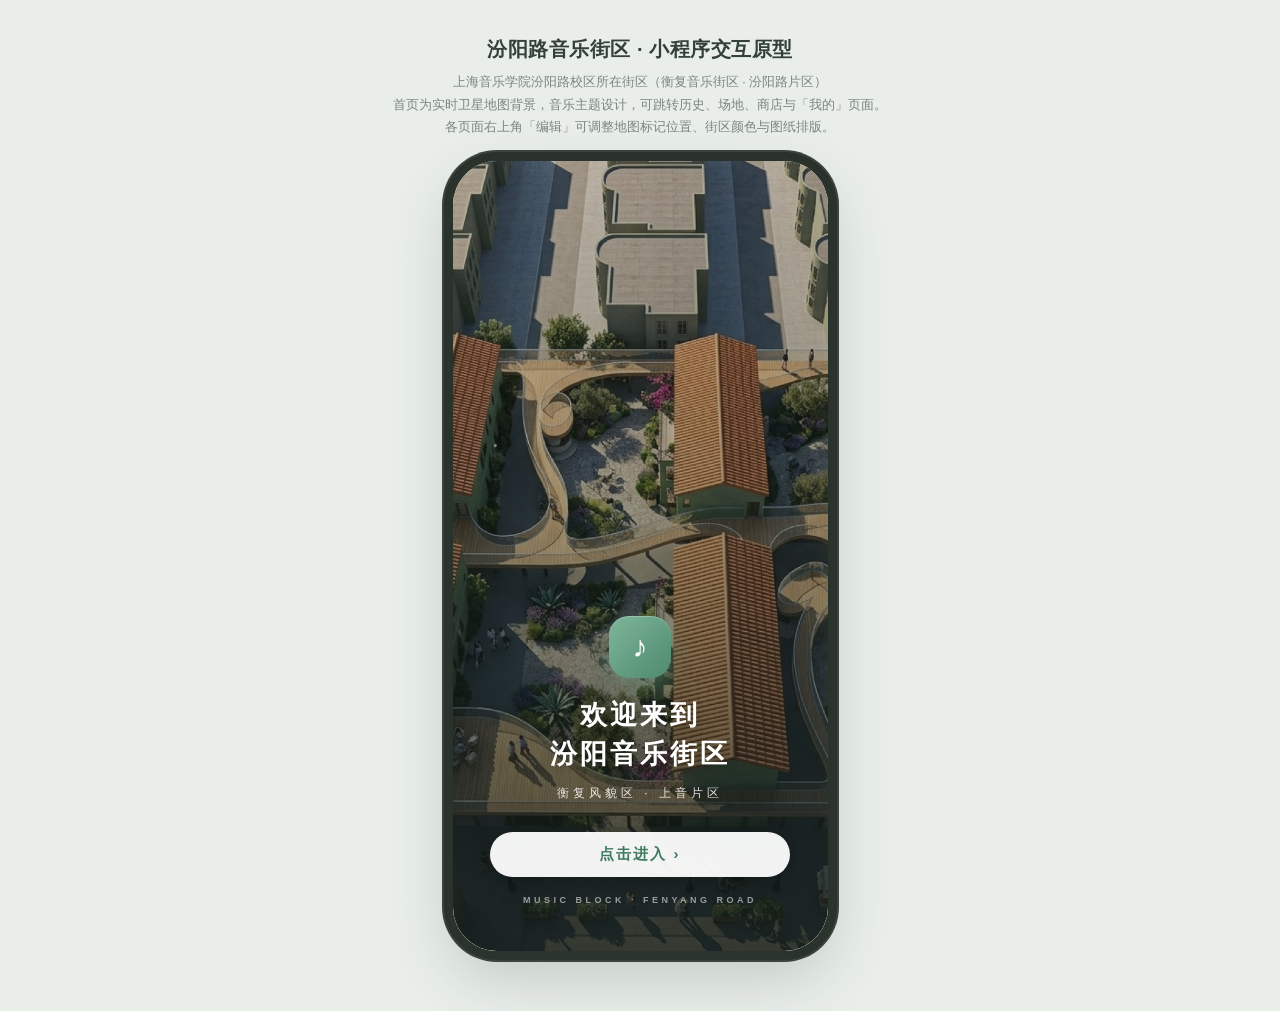
==== index.html @ a07176c0 "feat: 汾阳路音乐街区小程序 + H5 原型（地图/演出/购票/商店/会员码）" ====
<!DOCTYPE html>
<html lang="zh-CN">
<head>
<meta charset="utf-8">
<meta name="viewport" content="width=device-width, initial-scale=1">
<title>汾阳路音乐街区 · 小程序交互原型</title>
<link rel="stylesheet" href="style.css">
</head>
<body>

<div class="stage">
  <header class="page-head">
    <h1>汾阳路音乐街区 · 小程序交互原型</h1>
    <p>上海音乐学院汾阳路校区所在街区（衡复音乐街区 · 汾阳路片区）<br>
    首页为实时卫星地图背景，音乐主题设计，可跳转历史、场地、商店与「我的」页面。<br>
    各页面右上角「编辑」可调整地图标记位置、街区颜色与图纸排版。</p>
  </header>

  <div class="phone">
    <!-- 状态栏 -->
    <div class="statusbar">
      <span class="sb-time">9:41</span>
      <span class="sb-icons">
        <i class="sig"><b></b><b></b><b></b><b></b></i>
        <i class="wifi"></i>
        <i class="bat"><b></b></i>
      </span>
    </div>

    <!-- 进入过渡页 -->
    <div id="splash" class="splash">
      <div class="sp-bg" style="background-image:url('images/overview-render.jpg')"></div>
      <div class="sp-veil"></div>
      <div class="sp-content">
        <div class="sp-logo">♪</div>
        <div class="sp-title">欢迎来到<br>汾阳音乐街区</div>
        <div class="sp-sub">衡复风貌区 · 上音片区</div>
        <button class="sp-enter" id="btn-enter">点击进入 <i>›</i></button>
        <div class="sp-foot">MUSIC BLOCK · FENYANG ROAD</div>
      </div>
    </div>

    <!-- ==================== 首页：Manner 风格完整页面 ==================== -->
    <div class="screen" id="screen-main">
      <div class="home-head">
        <div class="hh-brand">
          <span class="brand-logo">♪</span>
          <div>
            <div class="brand-title">汾阳路音乐街区</div>
            <div class="brand-sub">衡复风貌区 · 上音片区</div>
          </div>
        </div>
        <span class="hh-loc">◉ 上海 · 衡复</span>
      </div>

      <div class="hh-search" id="hh-search"><i>⌕</i><span>搜索演出 / 场地 / 商店</span></div>

      <div class="map-card home-map">
        <div class="map-top">
          <h2>街区地图</h2>
          <div class="layer-switch" id="layer-switch">
            <button data-layer="base" class="on">基础</button>
            <button data-layer="heat">热力</button>
            <button data-layer="show">演出</button>
          </div>
        </div>
        <div class="map-holder">
          <svg id="map" viewBox="0 0 760 880" preserveAspectRatio="xMidYMid meet"></svg>
          <div class="map-edit-btns">
            <button class="mbtn btn-edit" title="编辑标记 / 街区">✏️</button>
            <a class="mbtn calib-link" href="calibrate.html" target="_blank" title="校准地图大小 / 位置 / 风格">⚙</a>
          </div>
          <div class="map-zoom">
            <button id="zoom-in" title="放大">＋</button>
            <button id="zoom-out" title="缩小">－</button>
            <button id="zoom-reset" title="还原视图">⌂</button>
          </div>
        </div>
        <div class="legend">
          <span><i class="lg" style="background:#D9E9D6"></i>主街区</span>
          <span><i class="lg" style="background:#F6F6F3"></i>周边街区</span>
          <span><i class="lg-dia" style="background:#7FB69A"></i>景点</span>
          <span><i class="lg-ven" style="background:#fff"></i>活动场地</span>
          <span><i class="lg-dot"></i>商店</span>
          <span><i class="lg-node">♪</i>表演空间</span>
        </div>
        <div class="layer-hint" id="layer-hint">基础图层 · 点击场地 / 商店查看详情</div>
      </div>

      <div class="home-banner" id="home-banner"></div>
      <div class="home-dots" id="home-dots"></div>

      <div class="home-entries">
        <button class="he" data-go="project"><i>▤</i><span>历史</span></button>
        <button class="he" data-go="venues"><i>♪</i><span>场地</span></button>
        <button class="he" data-go="shops"><i>◍</i><span>商店</span></button>
        <button class="he" data-go="profile"><i>◉</i><span>我的</span></button>
      </div>

      <div class="home-sec">
        <div class="sec-head"><b>今日演出</b><span>最近三场 · 实时倒计时</span></div>
        <div id="home-shows"></div>
      </div>

      <div class="home-sec">
        <div class="sec-head"><b>人气商店</b><span>按评分推荐</span></div>
        <div class="home-shops" id="home-shops"></div>
      </div>

      <div class="home-tip">♪ 汾阳路 · 音乐正在发生</div>
    </div>

    <!-- ==================== 二级页面：场地历史介绍 ==================== -->
    <div class="screen" id="screen-project" hidden>
      <div class="page-sub">
        <div class="sub-title">场地历史介绍</div>
        <span class="sub-spacer"></span>
      </div>
      <div class="sub-body">
        <div class="hist-img-wrap">
          <img class="hist-img" src="images/overview-render.jpg" alt="鸟瞰效果图" loading="lazy">
          <div class="hist-img-cap">鸟瞰效果图 · 音乐街区更新方案</div>
        </div>
        <div class="hist-sec">
          <div class="hist-title">百年衡复</div>
          <p class="hist-body">该地块隶属衡山路—复兴路历史文化风貌区，源自法租界时期的“西区”。1920—1930 年代，花园住宅、高级公寓与梧桐林荫道在此大量兴建，至今仍是上海历史风貌保存最完整的街区之一。</p>
        </div>
        <div class="hist-sec">
          <div class="hist-title">音乐学府</div>
          <p class="hist-body">上海音乐学院源自 1927 年创办的国立音乐院，是中国第一所独立建制的高等音乐学府。汾阳路校区坐落于地块东侧、紧邻汾阳路，校园内绿树掩映、琴声不绝。</p>
        </div>
        <div class="hist-sec">
          <div class="hist-title">花园里弄</div>
          <p class="hist-body">上方花园与相邻的新康花园均为 1930 年代建成的花园住宅小区，红瓦坡顶、庭院错落。如今新康花园的别墅陆续改造为工作坊、餐厅与咖啡馆，成为街区日常的一部分。</p>
        </div>
        <div class="hist-sec">
          <div class="hist-title">音乐街区</div>
          <p class="hist-body">近年上交音乐厅、上音歌剧院相继落成，黑石公寓更新为书店与音乐空间，汾阳路乐器街与上方花园音乐广场共同生长——“音乐”成为这条街区的日常底色。</p>
        </div>
        <div class="footer-note">上方花园 · 音乐广场与各场地可在首页地图查看</div>
      </div>
    </div>

    <!-- ==================== 二级页面：表演场地 ==================== -->
    <div class="screen" id="screen-venues" hidden>
      <div class="page-sub">
        <div class="sub-title">表演场地</div>
        <span class="sub-spacer"></span>
      </div>
      <div class="sub-body">
        <div class="sec-head"><b>活动场地</b><span>点击查看演出时间表与现场状态</span></div>
        <div id="venue-cards"></div>
        <div class="footer-note">人群密度与通行时间实时模拟 · 场地与演出均可评分（0–5.0）</div>
      </div>
    </div>

    <!-- ==================== 二级页面：商店 ==================== -->
    <div class="screen" id="screen-shops" hidden>
      <div class="page-sub">
        <div class="sub-title">商店</div>
        <span class="sub-spacer"></span>
      </div>
      <div class="sub-body">
        <div class="sec-head"><b>街区商店</b><span>点击查看定位、价格与实时数据</span></div>
        <div id="shop-list"></div>
        <div class="footer-note">商店实时人数 / 订单 / 等待时间模拟 · 支持评分与评价</div>
      </div>
    </div>

    <!-- ==================== 我的（个人信息 · 会员码 · 订单） ==================== -->
    <div class="screen" id="screen-profile" hidden>
      <div class="page-sub">
        <div class="sub-title">我的</div>
        <span class="sub-spacer"></span>
      </div>
      <div class="sub-body">
        <div class="prof-card" id="prof-card">
          <div class="prof-avatar" id="prof-avatar">♪</div>
          <div class="prof-info">
            <div class="prof-name" id="prof-name">徐杨义萌 <span class="prof-badge">Lv.3 · 汾阳乐迷</span></div>
            <div class="prof-sub" id="prof-sub">同济大学 · 数字人文 · 2024 年加入</div>
            <div class="prof-bio" id="prof-bio"></div>
          </div>
          <button class="prof-edit" id="btn-prof-edit" title="编辑资料">✎</button>
        </div>

        <div class="stat-row">
          <div class="stat-tile"><div class="v" id="stat-tickets">0</div><div class="k">累计购票</div></div>
          <div class="stat-tile"><div class="v" id="stat-orders">0</div><div class="k">商店订单</div></div>
          <div class="stat-tile"><div class="v" id="stat-waiting">0</div><div class="k">待使用</div></div>
          <div class="stat-tile"><div class="v" id="stat-ratings">0</div><div class="k">我的评价</div></div>
        </div>

        <div class="member-card">
          <div class="mc-top">
            <span class="mc-title">♪ 汾阳路音乐街区 · 会员码</span>
            <span class="mc-level">Lv.3</span>
          </div>
          <div class="mc-main">
            <div id="member-qr" class="mc-qr"></div>
            <div class="mc-side">
              <div class="mc-code" id="member-code">FY 2026 0000</div>
              <div class="mc-perks">
                <div>演出票 9.5 折</div>
                <div>商店预约优先取货</div>
                <div>每月 1 张音乐市集券</div>
              </div>
            </div>
          </div>
        </div>

        <div class="sec-head"><b>演出票</b><span id="ticket-orders-count">0 笔</span></div>
        <div id="ticket-orders" class="order-list"></div>
        <div class="sec-head"><b>商店订单</b><span id="shop-orders-count">0 笔</span></div>
        <div id="shop-orders" class="order-list"></div>
        <div class="footer-note">点击订单卡片查看兑换二维码 · 数据保存在本机 · 演示</div>
      </div>
    </div>

    <!-- ==================== 二级界面：活动场地状态 ==================== -->
    <div class="overlay" id="screen-venue" hidden>
      <div class="sub-header">
        <button class="back" data-close="screen-venue">‹</button>
        <div class="sub-title" id="venue-title">活动场地</div>
        <span class="sub-spacer"></span>
      </div>
      <div class="sub-body">
        <div class="venue-hero">
          <span class="hero-glyph" id="venue-glyph">剧</span>
          <div class="hero-info">
            <div class="hero-name" id="venue-name"></div>
            <div class="hero-addr" id="venue-addr"></div>
            <div class="hero-rate" id="venue-rate"></div>
          </div>
        </div>
        <p class="venue-intro" id="venue-intro"></p>

        <div class="sub-sec">
          <div class="sec-head"><b>表演时间表</b><span>最近一场已加粗 · 实时倒计时</span></div>
          <div id="perf-list" class="perf-list"></div>
        </div>

        <div class="sub-sec">
          <div class="sec-head"><b>现场状态</b><span>数据实时模拟</span></div>
          <div class="status-card" id="status-card"></div>
        </div>

        <div class="sub-sec">
          <div class="sec-head"><b>附近商店</b><span>点击查看详情与实时数据</span></div>
          <div id="nearby-shops" class="shop-list"></div>
        </div>

        <div class="footer-note" style="margin-top:14px">场地与每场演出均可评分（0–5.0），平均分实时更新</div>
      </div>
    </div>

    <!-- ==================== 二级界面：购票付款 ==================== -->
    <div class="overlay" id="screen-ticket" hidden>
      <div class="sub-header">
        <button class="back" data-close="screen-ticket">‹</button>
        <div class="sub-title" id="ticket-title">购票</div>
        <span class="sub-spacer"></span>
      </div>
      <div class="sub-body">
        <div id="ticket-form">
          <div id="ticket-poster" class="ticket-poster"></div>

          <div class="tk-meta" id="ticket-meta"></div>

          <div class="sub-sec">
            <div class="sec-head"><b>选择票档</b><span>每档最多 9 张</span></div>
            <div id="ticket-tiers"></div>
          </div>

          <div class="sub-sec">
            <div class="sec-head"><b>支付方式</b></div>
            <div id="pay-methods" class="pay-methods"></div>
          </div>

          <div class="tk-total-row">
            <span class="tk-total-label">合计</span>
            <span class="tk-total" id="ticket-total">¥ 0</span>
          </div>
          <button class="pay-btn" id="btn-pay">确认支付</button>
        </div>

        <div id="pay-success" class="pay-success" hidden>
          <div class="ps-check">✓</div>
          <div class="ps-title">支付成功</div>
          <div class="ps-sub">已出票 · 请妥善保管取票码</div>
          <div class="ps-code" id="ps-code">FY 0000 0000</div>
          <div class="ps-barcode" id="ps-barcode"></div>
          <div class="ps-note">演出前 30 分钟凭取票码在入口处换取纸质票入场</div>
          <button class="pay-btn ghost" id="btn-tk-orders">查看订单</button>
          <button class="pay-btn ghost" id="btn-done">完成</button>
        </div>
      </div>
    </div>

    <!-- ==================== 商店弹窗 ==================== -->
    <div class="modal" id="shop-modal" hidden>
      <div class="sheet">
        <div class="sheet-grab"></div>
        <button class="sheet-close" data-close="shop-modal">✕</button>

        <div class="mini-map-wrap">
          <svg id="shop-minimap" viewBox="0 0 760 880" preserveAspectRatio="xMidYMid meet"></svg>
          <div class="mini-route" id="mini-route" hidden>
            <span class="mr-start" id="mr-start">常熟路地铁站</span>
            <span class="mr-arrow">→</span>
            <span class="mr-end" id="mr-end"></span>
            <span class="mr-meta" id="mr-meta"></span>
            <button id="btn-route-go">开始导航</button>
          </div>
          <span class="mini-tag">▲ 店内定位</span>
          <button class="mini-nav" id="btn-mini-nav" title="路线导航">导航</button>
          <div class="mini-zoom">
            <button id="mini-zoom-in" title="放大">＋</button>
            <button id="mini-zoom-out" title="缩小">－</button>
          </div>
        </div>

        <div class="sheet-body">
          <div class="shop-head">
            <span class="hero-glyph small" id="shop-glyph">书</span>
            <div>
              <div class="hero-name" id="shop-name"></div>
              <div class="hero-addr" id="shop-addr"></div>
            </div>
          </div>
          <p class="venue-intro" id="shop-intro"></p>

          <div class="live-grid" id="live-grid"></div>

          <div class="sub-sec">
            <div class="sec-head"><b>预约与购买</b><span>到店自提 · 先预约后支付</span></div>
            <div id="shop-order-form">
              <div id="so-items"></div>
              <div class="so-time" id="so-time"></div>
              <div class="so-total-row">
                <span class="tk-total-label">合计</span>
                <span class="tk-total" id="so-total">¥ 0</span>
              </div>
              <button class="pay-btn" id="btn-shop-pay">预约并支付</button>
            </div>
            <div id="shop-order-success" class="pay-success" hidden>
              <div class="ps-check">✓</div>
              <div class="ps-title">预约成功</div>
              <div class="ps-sub" id="so-succ-sub"></div>
              <div class="ps-code" id="so-code">FY 0000 0000</div>
              <div class="ps-note" id="so-note"></div>
              <button class="pay-btn ghost" id="btn-so-orders">查看订单</button>
              <button class="pay-btn ghost" id="btn-so-done">完成</button>
            </div>
          </div>

          <div class="sub-sec">
            <div class="sec-head"><b>附近演出</b><span>距离按步行估算 · 点击查看完整时间表</span></div>
            <div id="shop-nearby-perf" class="perf-list"></div>
          </div>

          <div class="sub-sec">
            <div class="sec-head"><b>评价与打分</b><span>0–5.0 · 实时反馈</span></div>
            <div id="shop-rating"></div>
            <div class="reviews" id="shop-reviews"></div>
          </div>
        </div>
      </div>
    </div>

    <!-- ==================== 订单二维码弹窗 ==================== -->
    <div class="modal" id="qr-modal" hidden>
      <div class="sheet qr-sheet">
        <div class="sheet-grab"></div>
        <button class="sheet-close" data-close="qr-modal">✕</button>
        <div class="sheet-body qr-body">
          <div class="qr-type" id="qr-type">演出票 · 兑换码</div>
          <div class="qr-title" id="qr-title"></div>
          <div class="qr-meta" id="qr-meta"></div>
          <div class="qr-box" id="qr-box">
            <div id="qr-canvas"></div>
            <div class="qr-code-text" id="qr-code-text"></div>
          </div>
          <div class="qr-note" id="qr-note"></div>
          <div class="qr-status" id="qr-status"></div>
          <button class="pay-btn" id="btn-qr-done">完成</button>
        </div>
      </div>
    </div>

    <!-- ==================== 编辑资料 ==================== -->
    <div class="overlay" id="screen-profile-edit" hidden>
      <div class="sub-header">
        <button class="back" data-close="screen-profile-edit">‹</button>
        <div class="sub-title">编辑资料</div>
        <span class="sub-spacer"></span>
      </div>
      <div class="sub-body">
        <div class="pe-head">
          <div class="pe-avatar" id="pe-avatar">♪</div>
          <div class="pe-head-tip">选择头像 · 修改昵称与简介</div>
        </div>
        <div class="pe-avatars" id="pe-avatars"></div>

        <div class="form-row">
          <label>昵称</label>
          <input id="pe-name" maxlength="12" placeholder="输入昵称">
        </div>
        <div class="form-row">
          <label>身份</label>
          <input id="pe-ident" maxlength="24" placeholder="学校 · 专业">
        </div>
        <div class="form-row">
          <label>简介</label>
          <textarea id="pe-bio" maxlength="40" rows="2" placeholder="一句话介绍自己"></textarea>
        </div>
        <button class="pay-btn" id="btn-pe-save">保存</button>
      </div>
    </div>

    <!-- ==================== 编辑工具 ==================== -->
    <div id="palette" class="palette" hidden></div>
    <div id="editbar" class="editbar" hidden>
      <div class="edit-hint" id="edit-hint">点击街区改色 · 拖动标记点调整位置 · 视图自动保存</div>
      <div class="edit-btns">
        <button id="btn-export">导出配置</button>
        <button id="btn-reset" class="danger">重置</button>
      </div>
    </div>

    <div id="toast" class="toast" hidden></div>

    <!-- ==================== 底部标签导航 ==================== -->
    <nav class="tabbar" id="tabbar">
      <button class="tab on" data-tab="main"><i>◫</i><span>首页</span></button>
      <button class="tab" data-tab="project"><i>▤</i><span>历史</span></button>
      <button class="tab" data-tab="venues"><i>♪</i><span>场地</span></button>
      <button class="tab" data-tab="shops"><i>◍</i><span>商店</span></button>
      <button class="tab" data-tab="profile"><i>◉</i><span>我的</span><em class="tab-badge" id="orders-badge" hidden></em></button>
    </nav>
  </div>
</div>

<script src="qrcode.js"></script>
<script src="data.js"></script>
<script src="app.js"></script>
</body>
</html>
---- style.css ----
/* ============================================================
   汾阳路音乐街区 · 小清新淡绿风格
   ============================================================ */
* { box-sizing: border-box; margin: 0; padding: 0; }
[hidden] { display: none !important; }

html, body { height: 100%; }
body {
  font-family: -apple-system, BlinkMacSystemFont, "PingFang SC", "Hiragino Sans GB", "Microsoft YaHei", sans-serif;
  background: #E9EEE9;
  color: #33413A;
  -webkit-font-smoothing: antialiased;
}

/* ---------- 页面舞台 ---------- */
.stage { display: flex; flex-direction: column; align-items: center; padding: 36px 16px 60px; gap: 22px; }
.page-head { text-align: center; max-width: 520px; }
.page-head h1 { font-size: 20px; font-weight: 700; letter-spacing: .5px; }
.page-head p { margin-top: 8px; font-size: 12.5px; line-height: 1.8; color: #7B877E; }

/* ---------- 手机框架 ---------- */
.phone {
  position: relative;
  width: 375px; height: 790px;
  background: #F4F7F2;
  border-radius: 44px;
  box-shadow: 0 24px 60px rgba(47, 63, 53, .22), 0 0 0 9px #2B322C, 0 0 0 11px #3D453E;
  overflow: hidden;
  flex-shrink: 0;
}
.phone::after { /* 灵动岛 */
  content: ""; position: absolute; top: 11px; left: 50%; transform: translateX(-50%);
  width: 110px; height: 26px; background: #171B18; border-radius: 14px; z-index: 60; pointer-events: none;
}

.statusbar {
  height: 44px; padding: 14px 26px 0; display: flex; justify-content: space-between; align-items: center;
  font-size: 13px; font-weight: 600; color: #2B322C; position: relative; z-index: 5; background: transparent;
}
.sb-icons { display: flex; align-items: center; gap: 7px; }
.sig { display: flex; gap: 1.5px; align-items: flex-end; height: 10px; }
.sig b { width: 3px; background: #2B322C; border-radius: 1px; display: block; }
.sig b:nth-child(1){height:3px}.sig b:nth-child(2){height:5px}.sig b:nth-child(3){height:7px}.sig b:nth-child(4){height:10px}
.wifi { width: 13px; height: 10px; border: 2px solid #2B322C; border-bottom: none; border-radius: 7px 7px 0 0; position: relative; }
.wifi::after { content:""; position:absolute; left:50%; bottom:-3px; width:3px; height:3px; background:#2B322C; border-radius:50%; transform:translateX(-50%); }
.bat { width: 20px; height: 10px; border: 1.5px solid #2B322C; border-radius: 3px; position: relative; }
.bat b { position: absolute; inset: 1.5px; background: #2B322C; border-radius: 1.5px; width: 70%; }
.bat::after { content:""; position:absolute; right:-3px; top:2.5px; width:2px; height:4px; background:#2B322C; border-radius:0 2px 2px 0; }

/* ---------- 屏幕容器 ---------- */
.screen {
  position: absolute; inset: 44px 0 0; overflow-y: auto; overflow-x: hidden;
  -webkit-overflow-scrolling: touch; padding-bottom: 76px;
}
.screen::-webkit-scrollbar { width: 0; }

/* 二级页面头部（在状态栏之下，无灵动岛问题） */
.page-sub {
  display: flex; align-items: center; justify-content: space-between;
  padding: 12px 16px 10px;
}
.page-sub .sub-title { font-size: 16px; font-weight: 700; }
.edit-toggle.small { padding: 5px 12px; font-size: 11px; }

/* ---------- 场地历史介绍页 ---------- */
.hist-img-wrap { margin: 4px 12px 0; background: #fff; border-radius: 18px; padding: 10px; box-shadow: 0 6px 18px rgba(47,63,53,.06); }
.hist-img { width: 100%; border-radius: 12px; display: block; }
.hist-img-cap { text-align: center; font-size: 10px; color: #8B968E; margin-top: 8px; }
.hist-sec { margin: 14px 12px 0; background: #fff; border-radius: 16px; padding: 14px 16px; box-shadow: 0 4px 14px rgba(47,63,53,.05); }
.hist-title { font-size: 14px; font-weight: 700; position: relative; padding-left: 10px; }
.hist-title::before { content: ""; position: absolute; left: 0; top: 3px; bottom: 3px; width: 3.5px; border-radius: 2px; background: #7FB69A; }
.hist-body { font-size: 12px; line-height: 1.85; color: #5F6B62; margin-top: 8px; }

/* ---------- 应用头部 ---------- */
.app-header {
  display: flex; justify-content: space-between; align-items: center;
  padding: 12px 16px 10px;
}
.brand { display: flex; align-items: center; gap: 10px; }
.brand-logo {
  width: 36px; height: 36px; border-radius: 12px; background: linear-gradient(135deg, #8FC5A8, #6FAC8C);
  color: #fff; font-size: 18px; display: flex; align-items: center; justify-content: center; box-shadow: 0 4px 10px rgba(111,172,140,.35);
}
.brand-title { font-size: 16.5px; font-weight: 700; letter-spacing: .3px; }
.brand-sub { font-size: 10.5px; color: #8B968E; margin-top: 1px; }

.edit-toggle {
  border: 1.5px solid #8FC5A8; background: #fff; color: #5E9C80;
  font-size: 12px; font-weight: 600; padding: 7px 14px; border-radius: 999px; cursor: pointer;
  transition: all .18s;
}
.edit-toggle:hover { background: #F0F7F1; }
.edit-toggle.on { background: #5E9C80; border-color: #5E9C80; color: #fff; }
a.edit-toggle { display: inline-flex; align-items: center; text-decoration: none; }

/* ---------- 地图卡片 ---------- */
.map-card { margin: 2px 12px 0; background: #fff; border-radius: 18px; padding: 14px 14px 12px; box-shadow: 0 6px 18px rgba(47,63,53,.06); }
.map-top { display: flex; justify-content: space-between; align-items: baseline; margin-bottom: 8px; }
.map-top h2 { font-size: 15px; font-weight: 700; }
.map-badge { font-size: 10px; color: #9AA49B; background: #F2F6F1; padding: 3px 8px; border-radius: 999px; }
.layer-switch { display: flex; background: #F2F6F1; border-radius: 999px; padding: 3px; gap: 2px; }
.layer-switch button {
  border: none; background: transparent; font-size: 11px; font-weight: 600; color: #8B968E;
  padding: 5px 13px; border-radius: 999px; cursor: pointer; transition: all .18s;
}
.layer-switch button.on { background: #fff; color: #4F8F71; box-shadow: 0 2px 6px rgba(47,63,53,.12); }
.layer-hint { text-align: center; font-size: 10px; color: #9AA49B; margin-top: 8px; }
#map { width: 100%; display: block; border-radius: 12px; background: #FBFCF9; touch-action: none; cursor: grab; }
#map:active { cursor: grabbing; }
.editing #map, .editing #map:active { cursor: default; }
.map-holder { position: relative; }
.map-zoom { position: absolute; right: 10px; bottom: 10px; display: flex; flex-direction: column; gap: 6px; z-index: 5; }
.map-zoom button {
  width: 30px; height: 30px; border-radius: 9px; border: none; cursor: pointer;
  background: rgba(255,255,255,.94); color: #4F6B58; font-size: 15px; font-weight: 700;
  box-shadow: 0 2px 8px rgba(47,63,53,.18); line-height: 1;
}
.map-zoom button:active { background: #F0F7F1; }
.map-edit-btns {
  position: absolute; top: 8px; right: 10px; display: flex; gap: 6px; z-index: 5;
}
.map-edit-btns .mbtn {
  width: 30px; height: 30px; border-radius: 9px; border: none; cursor: pointer;
  background: rgba(255,255,255,.94); color: #4F6B58; font-size: 14px; line-height: 1;
  display: flex; align-items: center; justify-content: center; text-decoration: none;
  box-shadow: 0 2px 8px rgba(47,63,53,.18);
}
.map-edit-btns .mbtn:active { background: #F0F7F1; }

/* ---------- 进入过渡页 ---------- */
.splash {
  position: absolute; inset: 0; z-index: 300; overflow: hidden;
  animation: spIn .6s ease;
}
@keyframes spIn { from { opacity: 0; } }
.splash.hide { opacity: 0; transition: opacity .5s ease; pointer-events: none; }
.splash.hide .sp-content { transform: translateY(14px); transition: transform .5s ease; }
.sp-bg {
  position: absolute; inset: 0; background-size: cover; background-position: center 30%;
}
.sp-veil {
  position: absolute; inset: 0;
  background: linear-gradient(180deg, rgba(31,44,37,.18) 0%, rgba(31,44,37,.42) 45%, rgba(23,32,27,.82) 100%);
}
.sp-content {
  position: absolute; left: 0; right: 0; bottom: 0; padding: 0 32px 46px; text-align: center;
  transition: transform .5s ease;
}
.sp-logo {
  width: 62px; height: 62px; margin: 0 auto 18px; border-radius: 20px;
  background: linear-gradient(135deg, #7FB69A, #4E8A6E); color: #fff; font-size: 30px;
  display: flex; align-items: center; justify-content: center;
  box-shadow: 0 8px 24px rgba(94,156,128,.45), inset 0 1px 0 rgba(255,255,255,.25);
  animation: spLogo 2.2s ease-in-out infinite;
}
@keyframes spLogo { 0%,100% { transform: scale(1); } 50% { transform: scale(1.06); } }
.sp-title {
  font-size: 27px; font-weight: 800; color: #fff; line-height: 1.45; letter-spacing: 3px;
  text-shadow: 0 2px 14px rgba(0,0,0,.35);
}
.sp-sub { font-size: 12px; color: rgba(255,255,255,.85); margin-top: 10px; letter-spacing: 4px; }
.sp-enter {
  margin-top: 30px; padding: 13px 0; width: 100%; max-width: 300px; border: none;
  border-radius: 999px; background: rgba(255,255,255,.94); color: #3E7A5F;
  font-size: 15px; font-weight: 800; letter-spacing: 2px; cursor: pointer;
  box-shadow: 0 6px 20px rgba(0,0,0,.25); transition: all .18s;
}
.sp-enter:active { transform: scale(.96); background: #fff; }
.sp-enter i { font-style: normal; font-weight: 800; }
.sp-foot {
  margin-top: 18px; font-size: 9px; color: rgba(255,255,255,.55);
  letter-spacing: 3.5px; font-weight: 600;
}
.home-head { display: flex; justify-content: space-between; align-items: center; padding: 12px 16px 8px; }
.hh-brand { display: flex; align-items: center; gap: 10px; }
.hh-brand .brand-logo {
  width: 40px; height: 40px; border-radius: 13px;
  background: linear-gradient(135deg, #7FB69A, #5E9C80); color: #fff; font-size: 20px;
  display: flex; align-items: center; justify-content: center;
  box-shadow: 0 4px 12px rgba(94,156,128,.30);
}
.hh-brand .brand-title { font-size: 16px; font-weight: 800; }
.hh-brand .brand-sub { font-size: 10.5px; color: #9AA49B; margin-top: 2px; }
.hh-loc {
  font-size: 10.5px; font-weight: 600; color: #4F8F71; background: #E8F4EC;
  padding: 4px 10px; border-radius: 999px;
}
.hh-search {
  display: flex; align-items: center; gap: 8px; margin: 4px 14px 10px;
  background: #fff; border: 1.5px solid #E2E8E0; border-radius: 14px; padding: 10px 14px;
  color: #A9B2AA; font-size: 12.5px; cursor: pointer;
}
.hh-search i { font-style: normal; font-size: 14px; }
.home-banner { margin: 0 14px; border-radius: 18px; overflow: hidden; position: relative; height: 132px; }
.hb-slide {
  position: absolute; inset: 0; opacity: 0; transition: opacity .5s;
  display: flex; flex-direction: column; justify-content: center; padding: 0 20px; cursor: pointer;
}
.hb-slide.on { opacity: 1; }
.hb-note { font-size: 22px; color: rgba(255,255,255,.5); position: absolute; right: 14px; top: 10px; transform: rotate(8deg); }
.hb-t { font-size: 17px; font-weight: 800; color: #fff; }
.hb-s { font-size: 11px; color: rgba(255,255,255,.88); margin-top: 6px; }
.hb-cta {
  align-self: flex-start; margin-top: 12px; font-size: 10.5px; font-weight: 700; color: #fff;
  background: rgba(255,255,255,.22); border: 1px solid rgba(255,255,255,.5);
  padding: 4px 12px; border-radius: 999px;
}
.home-dots { display: flex; justify-content: center; gap: 6px; margin-top: 8px; }
.home-dots i { width: 6px; height: 6px; border-radius: 50%; background: #D8DED4; cursor: pointer; transition: all .2s; }
.home-dots i.on { width: 16px; border-radius: 3px; background: #5E9C80; }
.home-entries {
  display: flex; justify-content: space-around; margin: 12px 8px 4px; padding: 10px 4px;
  background: #fff; border-radius: 18px; box-shadow: 0 4px 14px rgba(47,63,53,.05);
}
.he { display: flex; flex-direction: column; align-items: center; gap: 5px; border: none; background: transparent; cursor: pointer; padding: 4px 8px; }
.he i {
  font-style: normal; font-size: 19px; color: #5E9C80; width: 40px; height: 40px; border-radius: 50%;
  background: #F0F7F1; display: flex; align-items: center; justify-content: center;
}
.he span { font-size: 10px; font-weight: 700; color: #5F6B62; }
.he:active i { background: #DFEFE2; }
.home-sec { margin-top: 16px; }
.home-sec .sec-head { padding: 0 14px; }
.hs-card {
  display: flex; align-items: center; gap: 12px; margin: 0 14px 9px;
  background: #fff; border-radius: 14px; padding: 12px 14px;
  box-shadow: 0 3px 12px rgba(47,63,53,.05); cursor: pointer; transition: transform .12s;
}
.hs-card:active { transform: scale(.99); }
.hs-time { text-align: center; min-width: 58px; }
.hs-hm { font-size: 16px; font-weight: 800; font-variant-numeric: tabular-nums; }
.hs-day { font-size: 10px; color: #9AA49B; margin-top: 1px; }
.hs-main { flex: 1; min-width: 0; }
.hs-title { font-size: 13px; font-weight: 700; }
.hs-meta { font-size: 10.5px; color: #9AA49B; margin-top: 3px; }
.hs-cd { font-size: 11.5px; font-weight: 800; color: #4F8F71; white-space: nowrap; font-variant-numeric: tabular-nums; }
.home-shops { display: flex; gap: 10px; overflow-x: auto; padding: 2px 14px 6px; -webkit-overflow-scrolling: touch; scrollbar-width: none; }
.home-shops::-webkit-scrollbar { display: none; }
.hshop {
  flex: 0 0 104px; background: #fff; border-radius: 14px; padding: 12px 8px; text-align: center;
  box-shadow: 0 3px 12px rgba(47,63,53,.05); cursor: pointer; transition: transform .12s;
}
.hshop:active { transform: scale(.97); }
.hshop-glyph {
  width: 38px; height: 38px; margin: 0 auto; border-radius: 12px; background: #EDF6EF;
  border: 1.5px solid #CFE3D4; color: #4F8F71; font-weight: 700;
  display: flex; align-items: center; justify-content: center; font-size: 15px;
}
.hshop-name { font-size: 11.5px; font-weight: 700; margin-top: 7px; white-space: nowrap; overflow: hidden; text-overflow: ellipsis; }
.hshop-type { font-size: 9px; color: #9AA49B; margin-top: 2px; white-space: nowrap; overflow: hidden; text-overflow: ellipsis; }
.hshop-rate { font-size: 10px; color: #C9962F; font-weight: 700; margin-top: 4px; }
.home-tip { text-align: center; font-size: 10.5px; color: #A9B2AA; margin: 16px 0 4px; letter-spacing: 2px; }

.legend { display: flex; gap: 12px; flex-wrap: wrap; margin-top: 10px; font-size: 10.5px; color: #7B877E; align-items: center; }
.legend span { display: inline-flex; align-items: center; gap: 4px; }
.lg { width: 10px; height: 10px; border-radius: 3px; display: inline-block; border: 1px solid rgba(0,0,0,.05); }
.lg-dia { width: 8px; height: 8px; transform: rotate(45deg); border-radius: 1.5px; display: inline-block; }
.lg-ven { width: 10px; height: 10px; border-radius: 50%; display: inline-block; border: 2px solid #7FB69A; }
.lg-dot { width: 9px; height: 9px; border-radius: 50%; display: inline-block; border: 2px solid #C9A96A; background: #fff; }
.lg-node { width: 14px; height: 14px; border-radius: 50%; display: inline-flex; align-items: center; justify-content: center; background: #7FB69A; color: #fff; font-size: 8px; font-style: normal; }

/* ---------- 区块 / 改造 / 场地标题 ---------- */
.sec-head { display: flex; justify-content: space-between; align-items: baseline; padding: 0 16px; margin: 18px 0 10px; }
.sec-head b { font-size: 15px; font-weight: 700; position: relative; padding-left: 10px; }
.sec-head b::before { content: ""; position: absolute; left: 0; top: 2px; bottom: 2px; width: 3.5px; border-radius: 2px; background: #7FB69A; }
.sec-head span { font-size: 10.5px; color: #9AA49B; }

/* ---------- 改造画布 ---------- */
.renov-stage {
  position: relative; margin: 0 12px; background: #fff; border-radius: 18px;
  box-shadow: 0 6px 18px rgba(47,63,53,.06); overflow: hidden;
}
.rn-item { position: absolute; border-radius: 12px; }
.rn-text {
  background: #FBFCF9; border: 1px solid #E8EBE3; padding: 12px 14px;
  display: flex; flex-direction: column; gap: 8px;
}
.rn-text .rn-num {
  position: absolute; top: 10px; right: 12px; font-size: 26px; font-weight: 800; color: rgba(127,182,154,.18);
}
.rn-num:empty { display: none; }
.rn-text .rn-title { font-size: 13.5px; font-weight: 700; color: #33413A; }
.rn-text .rn-body { font-size: 11.5px; line-height: 1.75; color: #6E7A71; overflow: hidden; }
.rn-head { background: #F0F7F1; border: 1px solid #DCEAD9; padding: 12px 14px; justify-content: center; }
.rn-head .rn-title { font-size: 15px; letter-spacing: .5px; }
.rn-head .rn-body { font-size: 10.5px; color: #8B968E; margin-top: 0; }
.rn-img {
  position: relative; border: 1px solid #E3E8E0; background: #fff; overflow: hidden;
  color: #8FB098; font-size: 11px; letter-spacing: .5px;
}
.rn-img-real { position: absolute; inset: 0; width: 100%; height: 100%; object-fit: contain; background: #fff; }
.rn-caption {
  position: absolute; left: 0; right: 0; bottom: 0; padding: 5px 8px; text-align: center;
  font-size: 10px; color: #4F6B58; background: rgba(255,255,255,.92); border-top: 1px solid #EDF0E8;
}
.rn-img .rn-img-icon {
  position: absolute; inset: 0; display: flex; align-items: center; justify-content: center;
  font-size: 22px; opacity: .7;
}
.rn-img > div:not(.rn-img-icon):not(.rn-caption):not(.rn-img-real) {
  position: absolute; left: 0; right: 0; bottom: 8px; text-align: center; font-size: 10px;
}
.editing .rn-img { border: 1.5px dashed #7FB69A; }

/* 编辑模式下的框 */
.editing .rn-item { outline: 1.5px dashed #7FB69A; outline-offset: 3px; cursor: move; }
.editing .rn-item:hover { outline-color: #4F8F71; }
.rn-resize {
  position: absolute; right: -5px; bottom: -5px; width: 14px; height: 14px;
  background: #5E9C80; border: 2px solid #fff; border-radius: 4px; cursor: nwse-resize; display: none;
}
.editing .rn-resize { display: block; }
.rn-del {
  position: absolute; top: -9px; right: -9px; width: 20px; height: 20px; border-radius: 50%;
  background: #D97B6A; color: #fff; font-size: 11px; border: none; cursor: pointer; display: none;
  align-items: center; justify-content: center; z-index: 5;
}
.editing .rn-del { display: flex; }
.editing .rn-text { cursor: move; }

/* ---------- 活动场地卡片 ---------- */
.venue-card {
  display: flex; align-items: center; gap: 12px; margin: 0 12px 10px;
  background: #fff; border-radius: 16px; padding: 12px 14px;
  box-shadow: 0 4px 14px rgba(47,63,53,.05); cursor: pointer; transition: transform .15s;
}
.venue-card:active { transform: scale(.985); }
.vc-glyph {
  width: 42px; height: 42px; border-radius: 50%; background: #EDF6EF; border: 1.5px solid #CFE3D4;
  color: #4F8F71; font-size: 17px; font-weight: 700; display: flex; align-items: center; justify-content: center; flex-shrink: 0;
}
.vc-info { flex: 1; min-width: 0; }
.vc-name { font-size: 13.5px; font-weight: 700; }
.vc-addr { font-size: 10.5px; color: #9AA49B; margin-top: 2px; white-space: nowrap; overflow: hidden; text-overflow: ellipsis; }
.vc-meta { display: flex; align-items: center; gap: 6px; margin-top: 5px; }
.vc-rate { font-size: 11px; color: #C9962F; font-weight: 700; }
.vc-crowd {
  font-size: 10px; padding: 2px 7px; border-radius: 999px; font-weight: 600;
}
.vc-crowd.c1 { background:#E8F4EC; color:#4E9A6B } .vc-crowd.c2 { background:#E8F4EC; color:#4E9A6B }
.vc-crowd.c3 { background:#FBF3DC; color:#B08A2E } .vc-crowd.c4 { background:#FBE7DC; color:#C0703C }
.vc-crowd.c5 { background:#F9E0DC; color:#C05040 }
.vc-arrow { color: #C4CCC5; font-size: 16px; }

/* ---------- 覆盖层（二级界面） ---------- */
.overlay {
  position: absolute; inset: 0; background: #F4F7F2; z-index: 40;
  display: flex; flex-direction: column;
  animation: slideIn .28s cubic-bezier(.3,.9,.3,1);
}
@keyframes slideIn { from { transform: translateX(46px); opacity: .4; } to { transform: none; opacity: 1; } }
.sub-header {
  display: flex; align-items: center; justify-content: space-between;
  padding: 54px 14px 10px; background: #F4F7F2;
}
.back {
  width: 34px; height: 34px; border-radius: 50%; border: none; background: #fff;
  font-size: 22px; color: #4F8F71; cursor: pointer; box-shadow: 0 3px 10px rgba(47,63,53,.08);
  line-height: 1; display: flex; align-items: center; justify-content: center;
}
.sub-title { font-size: 15px; font-weight: 700; }
.sub-spacer { width: 34px; }
.sub-body { flex: 1; overflow-y: auto; -webkit-overflow-scrolling: touch; padding: 4px 0 30px; }

.venue-hero { display: flex; align-items: center; gap: 14px; margin: 6px 16px 0; }
.hero-glyph {
  width: 58px; height: 58px; border-radius: 20px; background: linear-gradient(135deg, #8FC5A8, #6FAC8C);
  color: #fff; font-size: 24px; font-weight: 700; display: flex; align-items: center; justify-content: center;
  box-shadow: 0 8px 18px rgba(111,172,140,.35); flex-shrink: 0;
}
.hero-glyph.small { width: 46px; height: 46px; border-radius: 15px; font-size: 19px; }
.hero-name { font-size: 18px; font-weight: 800; letter-spacing: .3px; }
.hero-addr { font-size: 11px; color: #8B968E; margin-top: 3px; }
.hero-rate { margin-top: 6px; font-size: 12px; color: #C9962F; font-weight: 700; }
.venue-intro { font-size: 12px; line-height: 1.8; color: #6E7A71; margin: 12px 16px 0; }

/* ---------- 表演时间表 ---------- */
.perf-item {
  background: #fff; border-radius: 14px; margin: 0 12px 10px; padding: 12px 14px;
  box-shadow: 0 3px 12px rgba(47,63,53,.05); display: flex; flex-wrap: wrap; gap: 12px; align-items: flex-start;
  border: 1.5px solid transparent;
}
.perf-item.now { border-color: #7FB69A; background: #F6FBF6; }
.perf-item.past { opacity: .55; }
.perf-time { text-align: center; min-width: 58px; }
.perf-time .pt-hm { font-size: 16px; font-weight: 800; font-variant-numeric: tabular-nums; }
.perf-time .pt-day { font-size: 10px; color: #9AA49B; margin-top: 1px; }
.perf-main { flex: 1; min-width: 0; }
.perf-title { font-size: 13px; font-weight: 600; line-height: 1.45; }
.perf-item.now .perf-title { font-weight: 800; }
.perf-meta { font-size: 10.5px; color: #9AA49B; margin-top: 3px; display: flex; gap: 8px; }
.perf-right { text-align: right; min-width: 92px; }
.cd { font-size: 13px; font-weight: 800; color: #4F8F71; font-variant-numeric: tabular-nums; white-space: nowrap; }
.cd.live { color: #D97B6A; }
.cd.over { color: #9AA49B; font-weight: 600; }
.perf-rate { margin-top: 8px; padding-top: 8px; border-top: 1px dashed #E8EBE3; flex-basis: 100%; }
.rate-row { display: flex; align-items: center; gap: 8px; flex-wrap: wrap; }
.rate-row .stars { display: inline-flex; gap: 2px; }
.rate-row .stars i { font-style: normal; font-size: 16px; color: #D8DCD6; cursor: pointer; line-height: 1; }
.rate-row .stars i.on { color: #E8B64C; }
.rate-row .stars i.half { color: #E8B64C; background: linear-gradient(90deg, #E8B64C 50%, #D8DCD6 50%); -webkit-background-clip: text; background-clip: text; }
.rate-slider { flex: 1; min-width: 90px; accent-color: #5E9C80; height: 18px; }
.rate-num { font-size: 12px; font-weight: 700; color: #4F8F71; min-width: 46px; text-align: right; font-variant-numeric: tabular-nums; }
.rate-avg { font-size: 10.5px; color: #9AA49B; margin-top: 4px; }

/* ---------- 现场状态 ---------- */
.status-card { background: #fff; border-radius: 16px; margin: 0 12px; padding: 16px; box-shadow: 0 4px 14px rgba(47,63,53,.05); }
.st-row1 { display: flex; align-items: center; gap: 12px; }
.density-label { font-size: 12.5px; font-weight: 700; white-space: nowrap; }
.density-bars { display: flex; gap: 5px; flex: 1; }
.density-bars i { flex: 1; height: 10px; border-radius: 5px; background: #EDEFEA; transition: background .4s; }
.st-pct { font-size: 13px; font-weight: 800; min-width: 42px; text-align: right; font-variant-numeric: tabular-nums; }
.st-row2 { display: flex; gap: 8px; margin-top: 12px; }
.st-chip {
  flex: 1; background: #F5F8F4; border-radius: 12px; padding: 10px 8px; text-align: center;
}
.st-chip .k { font-size: 10px; color: #9AA49B; }
.st-chip .v { font-size: 15px; font-weight: 800; margin-top: 3px; }
.st-chip .v small { font-size: 10px; font-weight: 600; color: #9AA49B; }
.st-trend { font-size: 13px; margin-left: 2px; }

/* ---------- 购票付款 ---------- */
.perf-item { cursor: pointer; transition: transform .12s, box-shadow .12s; }
.perf-item:active { transform: scale(.992); }
.perf-item.past { cursor: default; }
.perf-item.past:active { transform: none; }
.buy-btn {
  display: inline-block; margin-top: 5px; padding: 3px 11px; border-radius: 999px;
  background: #5E9C80; color: #fff; font-size: 10.5px; font-weight: 700; line-height: 1.5;
}
.buy-btn.off { background: #E4E8E2; color: #9AA49B; }
.cd-bought { display: block; margin-top: 3px; font-size: 9.5px; color: #C9962F; font-weight: 600; }
.ticket-poster {
  margin: 2px 12px 0; border-radius: 16px; overflow: hidden;
  box-shadow: 0 6px 18px rgba(47,63,53,.10); aspect-ratio: 340/190; background: #EDF1EC;
}
.ticket-poster svg { width: 100%; height: 100%; display: block; }
.tk-meta {
  display: flex; margin: 12px 12px 0; background: #fff; border-radius: 14px;
  padding: 12px 6px; box-shadow: 0 3px 12px rgba(47,63,53,.05);
}
.tk-meta-item { flex: 1; text-align: center; padding: 0 4px; }
.tk-meta-item .k { display: block; font-size: 10px; color: #9AA49B; }
.tk-meta-item .v { display: block; font-size: 11.5px; font-weight: 700; margin-top: 3px; line-height: 1.4; }
.tk-tier {
  display: flex; align-items: center; gap: 10px; background: #fff; border-radius: 14px;
  margin: 0 12px 9px; padding: 12px 14px; box-shadow: 0 3px 12px rgba(47,63,53,.05);
}
.tk-tier-info { flex: 1; }
.tk-tier-name { font-size: 13px; font-weight: 700; }
.tk-tier-price { font-size: 11px; color: #C9962F; font-weight: 700; margin-top: 2px; }
.stepper { display: flex; align-items: center; gap: 10px; }
.st-btn {
  width: 30px; height: 30px; border-radius: 50%; border: 1.5px solid #CFE3D4;
  background: #F2F8F3; color: #4F8F71; font-size: 16px; font-weight: 700; cursor: pointer; line-height: 1;
}
.st-btn:active { background: #DCEBDD; }
.st-qty { min-width: 22px; text-align: center; font-size: 15px; font-weight: 800; font-variant-numeric: tabular-nums; }
.pay-methods { display: flex; gap: 8px; margin: 0 12px; }
.pay-chip {
  flex: 1; display: flex; align-items: center; justify-content: center; gap: 5px;
  background: #fff; border: 1.5px solid #E4E8E2; border-radius: 12px; padding: 10px 4px;
  font-size: 12px; font-weight: 600; cursor: pointer; transition: all .15s;
}
.pay-chip.on { border-color: #5E9C80; background: #F0F7EF; color: #3E7A5F; }
.pm-icon { font-size: 14px; }
.tk-total-row {
  display: flex; justify-content: space-between; align-items: baseline;
  margin: 14px 16px 10px; font-size: 13px; color: #5F6B62;
}
.tk-total { font-size: 22px; font-weight: 800; color: #2F3F35; font-variant-numeric: tabular-nums; }
.pay-btn {
  display: block; width: calc(100% - 24px); margin: 0 12px 20px; padding: 14px;
  border: none; border-radius: 16px; background: #5E9C80; color: #fff;
  font-size: 15px; font-weight: 800; cursor: pointer; transition: all .15s;
}
.pay-btn:disabled { background: #C9D6CC; cursor: not-allowed; }
.pay-btn:active:not(:disabled) { transform: scale(.99); }
.pay-btn.ghost { background: #EDF1EC; color: #4F8F71; }
.pay-success { text-align: center; padding: 34px 20px 40px; }
.ps-check {
  width: 68px; height: 68px; border-radius: 50%; margin: 6px auto 16px;
  background: #5E9C80; color: #fff; font-size: 34px; font-weight: 800;
  display: flex; align-items: center; justify-content: center;
  animation: psPop .45s cubic-bezier(.3,1.6,.4,1);
}
@keyframes psPop { from { transform: scale(.3); opacity: 0; } }
.ps-title { font-size: 18px; font-weight: 800; }
.ps-sub { font-size: 12px; color: #8B968E; margin-top: 5px; }
.ps-code {
  margin: 20px auto 6px; font-size: 24px; font-weight: 800; letter-spacing: 3px;
  font-variant-numeric: tabular-nums; color: #2F3F35;
}
.ps-barcode { width: 200px; margin: 10px auto 4px; }
.ps-barcode svg { width: 100%; height: 40px; display: block; }
.ps-note { font-size: 11px; color: #9AA49B; margin: 10px 24px 22px; line-height: 1.6; }

/* ---------- 商店预约 / 下单 ---------- */
.so-item {
  display: flex; align-items: center; gap: 10px; background: #fff; border-radius: 14px;
  margin: 0 12px 9px; padding: 12px 14px; box-shadow: 0 3px 12px rgba(47,63,53,.05);
}
.so-item-info { flex: 1; min-width: 0; }
.so-item-name { font-size: 13px; font-weight: 700; }
.so-item-price { font-size: 11px; color: #C9962F; font-weight: 700; margin-top: 2px; }
.so-time { display: flex; gap: 8px; margin: 2px 12px 0; }
.so-slot {
  flex: 1; background: #fff; border: 1.5px solid #E4E8E2; border-radius: 12px;
  padding: 8px 4px; text-align: center; cursor: pointer; transition: all .15s;
}
.so-slot .ss-label { display: block; font-size: 11px; font-weight: 700; }
.so-slot .ss-time { display: block; font-size: 9.5px; color: #9AA49B; margin-top: 2px; font-variant-numeric: tabular-nums; }
.so-slot.on { border-color: #5E9C80; background: #F0F7EF; }
.so-slot.on .ss-time { color: #4F8F71; }
.so-total-row {
  display: flex; justify-content: space-between; align-items: baseline;
  margin: 14px 16px 10px; font-size: 13px; color: #5F6B62;
}

/* ---------- 订单中心 ---------- */
.order-list { padding-bottom: 4px; }
.order-card {
  display: flex; align-items: center; gap: 12px; margin: 0 12px 10px;
  background: #fff; border-radius: 14px; padding: 12px 14px;
  box-shadow: 0 3px 12px rgba(47,63,53,.05); cursor: pointer; transition: transform .12s;
}
.order-card:active { transform: scale(.985); }
.oc-glyph {
  width: 40px; height: 40px; border-radius: 12px; background: #EDF6EF; border: 1.5px solid #CFE3D4;
  color: #4F8F71; font-weight: 700; display: flex; align-items: center; justify-content: center;
  font-size: 15px; flex-shrink: 0;
}
.oc-info { flex: 1; min-width: 0; }
.oc-title { font-size: 13px; font-weight: 700; }
.oc-meta { font-size: 10.5px; color: #9AA49B; margin-top: 3px; line-height: 1.5; }
.oc-code {
  display: inline-block; margin-top: 5px; font-size: 10px; color: #6E7A71;
  background: #F2F5F0; border: 1px dashed #D8DED4; border-radius: 6px; padding: 2px 7px;
  letter-spacing: 1.5px; font-variant-numeric: tabular-nums;
}
.oc-right { text-align: right; flex-shrink: 0; }
.oc-total { font-size: 15px; font-weight: 800; font-variant-numeric: tabular-nums; }
.oc-status {
  display: inline-block; margin-top: 5px; font-size: 10px; padding: 2px 8px; border-radius: 999px; font-weight: 600;
}
.oc-status.waiting { background: #E8F4EC; color: #4E9A6B; }
.oc-status.done { background: #F0F2EE; color: #9AA49B; }

/* ---------- 订单二维码弹窗 ---------- */
.qr-sheet .sheet-body { display: flex; flex-direction: column; align-items: center; text-align: center; }
.qr-type { font-size: 11px; color: #4F8F71; font-weight: 700; letter-spacing: 1.5px; margin-top: 4px; }
.qr-title { font-size: 16px; font-weight: 800; margin-top: 8px; padding: 0 26px; line-height: 1.4; }
.qr-meta { font-size: 11px; color: #9AA49B; margin-top: 5px; padding: 0 26px; }
.qr-box {
  margin: 18px auto 4px; padding: 18px; background: #fff; border-radius: 18px;
  box-shadow: 0 6px 20px rgba(47,63,53,.08); width: fit-content;
}
.qr-box.off { opacity: .5; filter: grayscale(1); }
#qr-canvas svg { display: block; width: 188px; height: 188px; }
.qr-code-text {
  margin-top: 12px; font-size: 13px; font-weight: 700; letter-spacing: 2.5px;
  color: #2F3F35; font-variant-numeric: tabular-nums;
}
.qr-note { font-size: 11px; color: #8B968E; margin: 14px 30px 2px; line-height: 1.7; }
.qr-status {
  display: inline-block; margin: 8px auto 16px; font-size: 11px; font-weight: 700;
  padding: 4px 14px; border-radius: 999px;
}
.qr-status.waiting { background: #E8F4EC; color: #4E9A6B; }
.qr-status.done { background: #F0F2EE; color: #9AA49B; }

/* ---------- 底部标签角标 ---------- */
.tab { position: relative; }
.tab-badge {
  position: absolute; top: 7px; right: 16%; min-width: 16px; height: 16px; padding: 0 4px;
  border-radius: 999px; background: #D97B6A; color: #fff; font-size: 9px; font-weight: 700;
  font-style: normal; line-height: 16px; text-align: center; font-variant-numeric: tabular-nums;
}

/* ---------- 我的：个人信息 / 统计 / 会员码 ---------- */
.prof-card {
  display: flex; align-items: center; gap: 13px; margin: 2px 12px 12px;
  background: #fff; border-radius: 16px; padding: 15px 16px; box-shadow: 0 3px 12px rgba(47,63,53,.05);
}
.prof-avatar {
  width: 52px; height: 52px; border-radius: 50%; flex-shrink: 0;
  background: linear-gradient(135deg, #7FB69A, #5E9C80); color: #fff; font-size: 24px;
  display: flex; align-items: center; justify-content: center;
  box-shadow: 0 4px 12px rgba(94,156,128,.35);
}
.prof-info { flex: 1; min-width: 0; }
.prof-name { font-size: 15px; font-weight: 800; display: flex; align-items: center; gap: 8px; flex-wrap: wrap; }
.prof-badge {
  font-size: 9.5px; font-weight: 700; color: #4F8F71; background: #E8F4EC;
  padding: 2.5px 9px; border-radius: 999px; white-space: nowrap;
}
.prof-sub { font-size: 11px; color: #9AA49B; margin-top: 4px; }
.prof-bio { font-size: 11px; color: #6E7A71; margin-top: 5px; line-height: 1.6; }
.prof-card { cursor: pointer; }
.prof-edit {
  flex-shrink: 0; width: 30px; height: 30px; border-radius: 50%; border: 1.5px solid #E2E8E0;
  background: #F5F8F4; color: #5F6B62; font-size: 13px; cursor: pointer; transition: all .15s;
}
.prof-edit:active { background: #EDF6EF; color: #4F8F71; }

/* ---------- 编辑资料 ---------- */
.pe-head { display: flex; align-items: center; gap: 14px; margin: 4px 16px 12px; }
.pe-avatar {
  width: 64px; height: 64px; border-radius: 50%; flex-shrink: 0;
  background: linear-gradient(135deg, #7FB69A, #5E9C80); color: #fff; font-size: 28px;
  display: flex; align-items: center; justify-content: center;
  box-shadow: 0 4px 14px rgba(94,156,128,.30);
}
.pe-head-tip { font-size: 12px; color: #8B968E; line-height: 1.6; }
.pe-avatars { display: flex; gap: 10px; margin: 0 16px 16px; }
.pe-avatar-opt {
  width: 46px; height: 46px; border-radius: 50%; border: 2.5px solid transparent;
  color: #fff; font-size: 20px; cursor: pointer; display: flex; align-items: center;
  justify-content: center; transition: all .15s;
}
.pe-avatar-opt.on { border-color: #2F3F35; transform: scale(1.08); }
.form-row { margin: 0 16px 13px; }
.form-row label { display: block; font-size: 11px; font-weight: 700; color: #8B968E; margin-bottom: 6px; }
.form-row input, .form-row textarea {
  width: 100%; box-sizing: border-box; border: 1.5px solid #E2E8E0; border-radius: 12px;
  background: #fff; font-size: 13px; color: #2F3F35; padding: 11px 13px; outline: none;
  font-family: inherit; transition: border-color .15s; resize: none;
}
.form-row input:focus, .form-row textarea:focus { border-color: #7FB69A; }
.stat-row { display: flex; gap: 8px; margin: 0 12px 12px; }
.stat-tile {
  flex: 1; background: #fff; border-radius: 14px; padding: 11px 4px; text-align: center;
  box-shadow: 0 3px 12px rgba(47,63,53,.05);
}
.stat-tile .v { font-size: 17px; font-weight: 800; color: #2F3F35; font-variant-numeric: tabular-nums; }
.stat-tile .k { font-size: 9.5px; color: #9AA49B; margin-top: 3px; }
.member-card {
  margin: 0 12px 14px; border-radius: 18px; padding: 15px 16px; overflow: hidden;
  background: linear-gradient(135deg, #7FB69A 0%, #5E9C80 55%, #4E8A6E 100%);
  box-shadow: 0 6px 18px rgba(94,156,128,.28); position: relative;
}
.member-card::after {
  content: '♪♫♪'; position: absolute; right: -8px; bottom: -6px; font-size: 34px;
  color: rgba(255,255,255,.14); letter-spacing: 4px; transform: rotate(-8deg); pointer-events: none;
}
.mc-top { display: flex; justify-content: space-between; align-items: center; }
.mc-title { color: #fff; font-size: 13px; font-weight: 800; letter-spacing: .5px; }
.mc-level {
  font-size: 10px; font-weight: 800; color: #3E7A5F; background: #fff; border-radius: 999px;
  padding: 3px 10px;
}
.mc-main { display: flex; align-items: center; gap: 14px; margin-top: 13px; }
.mc-qr {
  width: 108px; height: 108px; background: #fff; border-radius: 12px; flex-shrink: 0;
  display: flex; align-items: center; justify-content: center;
}
.mc-qr svg { width: 92px; height: 92px; }
.mc-side { flex: 1; min-width: 0; }
.mc-code {
  color: #fff; font-size: 15px; font-weight: 800; letter-spacing: 2.5px;
  font-variant-numeric: tabular-nums;
}
.mc-perks { margin-top: 9px; display: flex; flex-direction: column; gap: 5px; }
.mc-perks div {
  font-size: 10px; color: rgba(255,255,255,.92); background: rgba(255,255,255,.14);
  border-radius: 8px; padding: 4px 9px; display: inline-block; width: fit-content;
}

/* ---------- 商店列表 / 详情 ---------- */
.shop-item {
  display: flex; align-items: center; gap: 12px; margin: 0 12px 10px;
  background: #fff; border-radius: 14px; padding: 11px 13px; cursor: pointer;
  box-shadow: 0 3px 12px rgba(47,63,53,.05); transition: transform .15s;
}
.shop-item:active { transform: scale(.985); }
.si-glyph {
  width: 38px; height: 38px; border-radius: 12px; background: #EDF6EF; border: 1.5px solid #CFE3D4;
  color: #4F8F71; font-weight: 700; display: flex; align-items: center; justify-content: center; font-size: 15px; flex-shrink: 0;
}
.si-info { flex: 1; min-width: 0; }
.si-name { font-size: 13px; font-weight: 700; }
.si-meta { font-size: 10.5px; color: #9AA49B; margin-top: 2px; }
.si-right { text-align: right; }
.si-rate { font-size: 11.5px; color: #C9962F; font-weight: 700; }
.si-status { font-size: 10px; margin-top: 3px; padding: 2px 7px; border-radius: 999px; font-weight: 600; display: inline-block; }
.si-status.ok { background:#E8F4EC; color:#4E9A6B } .si-status.busy { background:#FBF3DC; color:#B08A2E }

/* ---------- 商店弹窗 ---------- */
.modal { position: absolute; inset: 0; z-index: 50; display: flex; align-items: flex-end; background: rgba(30,40,34,.42); animation: fadeIn .22s; }
@keyframes fadeIn { from { opacity: 0; } }
.sheet {
  width: 100%; background: #F4F7F2; border-radius: 26px 26px 0 0; max-height: 84%;
  display: flex; flex-direction: column; animation: sheetUp .3s cubic-bezier(.3,.9,.3,1);
}
@keyframes sheetUp { from { transform: translateY(60%); } }
.sheet-grab { width: 40px; height: 4.5px; border-radius: 3px; background: #DCE1DA; margin: 9px auto 4px; flex-shrink: 0; }
.sheet-close {
  position: absolute; top: 14px; right: 14px; width: 30px; height: 30px; border-radius: 50%;
  border: none; background: #EDF1EC; color: #6E7A71; font-size: 13px; cursor: pointer; z-index: 3;
}
.mini-map-wrap { position: relative; flex-shrink: 0; height: 150px; background: #fff; border-radius: 18px; margin: 10px 12px 0; overflow: hidden; }
#shop-minimap { width: 100%; height: 100%; cursor: grab; touch-action: none; }
#shop-minimap.dragging { cursor: grabbing; }
/* 商店迷你地图：卫星底图同样应用小清新滤镜 */
#shop-minimap[data-style="sat"] { filter: saturate(.45) contrast(1.2) brightness(1.06); }
.mini-zoom {
  position: absolute; right: 6px; bottom: 6px; display: flex; flex-direction: column; gap: 4px; z-index: 3;
}
.mini-zoom button {
  width: 24px; height: 24px; border-radius: 8px; border: none; cursor: pointer;
  background: rgba(255,255,255,.94); color: #4F6B58; font-size: 13px; font-weight: 700; line-height: 1;
  box-shadow: 0 2px 6px rgba(47,63,53,.18);
}
.mini-zoom button:active { background: #F0F7F1; }
.mini-nav {
  position: absolute; left: 8px; bottom: 8px; z-index: 3;
  border: none; cursor: pointer; padding: 6px 14px; border-radius: 999px;
  background: #5E9C80; color: #fff; font-size: 11.5px; font-weight: 700; letter-spacing: 1px;
  box-shadow: 0 2px 8px rgba(47,63,53,.22); transition: all .15s;
}
.mini-nav:active { transform: scale(.95); }
.mini-route {
  position: absolute; top: 6px; left: 6px; right: 6px; z-index: 3;
  display: flex; align-items: center; gap: 6px; flex-wrap: wrap;
  background: rgba(255,255,255,.94); border-radius: 12px; padding: 7px 10px;
  box-shadow: 0 2px 10px rgba(47,63,53,.15); font-size: 10px; color: #5F6B62;
}
.mini-route .mr-start { font-weight: 800; color: #4A90D9; }
.mini-route .mr-arrow { color: #B0B9B0; }
.mini-route .mr-end { font-weight: 700; color: #2F3F35; }
.mini-route .mr-meta { color: #8B968E; }
.mini-route button {
  margin-left: auto; border: none; cursor: pointer; padding: 5px 12px; border-radius: 999px;
  background: #5E9C80; color: #fff; font-size: 10.5px; font-weight: 700;
}
.mini-route button:active { transform: scale(.95); }
/* 导航路线 */
.route-casing { fill: none; stroke: #fff; stroke-width: 7; stroke-linecap: round; stroke-linejoin: round; opacity: .92; }
.route-line {
  fill: none; stroke: #4A9E6E; stroke-width: 4; stroke-linecap: round; stroke-linejoin: round;
  stroke-dasharray: 10 7; animation: routeDash 1.1s linear infinite;
}
@keyframes routeDash { to { stroke-dashoffset: -17; } }
.mini-tag {
  position: absolute; bottom: 8px; left: 50%; transform: translateX(-50%);
  font-size: 10px; background: rgba(47,63,53,.72); color: #fff; padding: 3px 10px; border-radius: 999px; white-space: nowrap;
}
.sheet-body { overflow-y: auto; -webkit-overflow-scrolling: touch; padding: 12px 0 34px; }
.shop-head { display: flex; align-items: center; gap: 12px; margin: 2px 16px 0; }
.live-grid { display: grid; grid-template-columns: repeat(4, 1fr); gap: 8px; margin: 12px 12px 0; }
.live-cell { background: #fff; border-radius: 12px; padding: 9px 4px; text-align: center; box-shadow: 0 3px 10px rgba(47,63,53,.04); }
.live-cell .k { font-size: 9.5px; color: #9AA49B; }
.live-cell .v { font-size: 15px; font-weight: 800; margin-top: 3px; font-variant-numeric: tabular-nums; }
.live-cell .v small { font-size: 9.5px; font-weight: 600; color: #9AA49B; }
.price-list { margin: 0 12px; background: #fff; border-radius: 14px; padding: 4px 14px; box-shadow: 0 3px 12px rgba(47,63,53,.05); }
.price-row { display: flex; justify-content: space-between; padding: 10px 0; font-size: 12.5px; border-bottom: 1px dashed #EFF1EC; }
.price-row:last-child { border-bottom: none; }
.price-row .p-name { color: #33413A; }
.price-row .p-price { font-weight: 700; color: #4F8F71; }

.reviews { margin: 12px 12px 0; }
.rev-item { background: #fff; border-radius: 12px; padding: 10px 13px; margin-bottom: 8px; box-shadow: 0 2px 8px rgba(47,63,53,.04); }
.rev-head { display: flex; justify-content: space-between; align-items: center; font-size: 11px; }
.rev-user { font-weight: 700; color: #4F6B58; }
.rev-stars { color: #E8B64C; font-size: 11px; letter-spacing: 1px; }
.rev-text { font-size: 11.5px; color: #6E7A71; margin-top: 5px; line-height: 1.6; }
.rev-me { border: 1.5px solid #7FB69A; background: #F6FBF6; }

/* 评价输入 */
.rate-comment { display: flex; gap: 8px; margin-top: 10px; }
.rate-comment input {
  flex: 1; border: 1px solid #E3E7DF; background: #fff; border-radius: 10px; padding: 8px 11px;
  font-size: 12px; outline: none; color: #33413A; font-family: inherit;
}
.rate-comment input:focus { border-color: #7FB69A; }
.rate-comment button {
  border: none; background: #5E9C80; color: #fff; border-radius: 10px; padding: 0 16px;
  font-size: 12px; font-weight: 700; cursor: pointer;
}
.rate-comment button:active { background: #4F8F71; }

/* ---------- 编辑工具 ---------- */
.editbar {
  position: absolute; left: 12px; right: 12px; bottom: 16px; z-index: 45;
  background: #fff; border-radius: 18px; padding: 10px 12px;
  box-shadow: 0 10px 30px rgba(47,63,53,.22); animation: sheetUp .25s ease;
}
.edit-hint { font-size: 10.5px; color: #8B968E; margin-bottom: 8px; text-align: center; }
.edit-btns { display: flex; gap: 7px; }
.edit-btns button {
  flex: 1; border: 1.5px solid #DCE5DA; background: #F7FAF6; color: #4F6B58; border-radius: 10px;
  padding: 8px 0; font-size: 11.5px; font-weight: 700; cursor: pointer;
}
.edit-btns button:active { background: #EDF4EC; }
.edit-btns button.danger { color: #C05040; border-color: #F0D5CF; background: #FDF4F2; }

/* 色板 */
.palette {
  position: absolute; z-index: 55; background: #fff; border-radius: 14px; padding: 10px;
  box-shadow: 0 12px 34px rgba(47,63,53,.28); width: 208px; animation: popIn .18s ease;
}
@keyframes popIn { from { transform: scale(.9); opacity: 0; } }
.palette .pal-name { font-size: 11px; font-weight: 700; color: #6E7A71; margin: 0 2px 8px; }
.palette .pal-grid { display: grid; grid-template-columns: repeat(4, 1fr); gap: 7px; }
.palette .sw {
  aspect-ratio: 1; border-radius: 9px; cursor: pointer; border: 2px solid transparent;
  position: relative; transition: transform .12s;
}
.palette .sw:hover { transform: scale(1.08); }
.palette .sw.cur { border-color: #2B322C; }
.palette .sw .sw-name { position: absolute; left: 0; right: 0; bottom: -14px; font-size: 8.5px; color: #9AA49B; text-align: center; }
.palette .pal-custom { margin-top: 14px; display: flex; align-items: center; gap: 8px; }
.palette .pal-custom input[type=color] { width: 34px; height: 26px; border: none; border-radius: 7px; padding: 0; background: none; cursor: pointer; }
.palette .pal-custom span { font-size: 10.5px; color: #8B968E; flex: 1; }

/* ---------- Toast ---------- */
.toast {
  position: absolute; left: 50%; bottom: 76px; transform: translateX(-50%); z-index: 70;
  background: rgba(47,63,53,.88); color: #fff; font-size: 12px; padding: 9px 18px; border-radius: 999px;
  white-space: nowrap; animation: popIn .2s ease;
}

.footer-note { text-align: center; font-size: 10px; color: #B0B9B0; margin-top: 20px; line-height: 1.7; padding: 0 30px; }

/* ---------- 底部标签导航 ---------- */
.tabbar {
  position: absolute; left: 0; right: 0; bottom: 0; height: 66px; z-index: 30;
  background: #fff; border-top: 1px solid #EDF0E8;
  display: flex; padding-bottom: 8px;
}
.tab {
  flex: 1; border: none; background: none; cursor: pointer;
  display: flex; flex-direction: column; align-items: center; justify-content: center; gap: 3px;
  font-size: 10px; color: #9AA49B; position: relative;
}
.tab i { font-style: normal; font-size: 18px; line-height: 1; color: #B7C2B8; }
.tab.on { color: #4F8F71; font-weight: 700; }
.tab.on i { color: #5E9C80; }
.tab.on::before {
  content: ""; position: absolute; top: 0; width: 22px; height: 2.5px;
  background: #5E9C80; border-radius: 0 0 3px 3px;
}
.phone.editing .tabbar { display: none; }

/* ---------- 地图图层：热力 / 演出 ---------- */
#map .heat-blob { filter: url(#heatBlur); }
#map .cd-chip .cd-txt { fill: #4F8F71; }
#map .cd-chip.live .cd-txt { fill: #D97B6A; }
#map .cd-chip.over .cd-txt { fill: #9AA49B; font-weight: 600; }

/* ---------- 地图内部元素 ---------- */
#map .street-edge, #shop-minimap .street-edge { stroke: #E4E6DF; stroke-width: 34; fill: none; stroke-linecap: round; }
#map .street, #shop-minimap .street { stroke: #FDFDFB; stroke-width: 26; fill: none; stroke-linecap: round; }
#map .street-label {
  font-size: 11px; font-weight: 600; fill: #8E988F; letter-spacing: 2px;
  paint-order: stroke; stroke: #FDFDFB; stroke-width: 3.5px;
}
#map .block { stroke: none; transition: fill .25s; }
/* 写实底图图层（置于最底层） */
#tile-layer { pointer-events: none; }
/* 小清新风格：卫星底图低饱和、高对比、微提亮 */
#tile-layer[data-style="sat"] { filter: saturate(.45) contrast(1.2) brightness(1.06); }
#map .block.editable { cursor: pointer; }
#map .block.editable:hover { stroke: #7FB69A; stroke-width: 2; stroke-dasharray: 5 3; }
#map .venue-marker { cursor: pointer; }
#map .venue-marker .vm-ring { animation: breathe 2.6s ease-in-out infinite; transform-origin: center; transform-box: fill-box; }
@keyframes breathe { 0%,100% { transform: scale(1); opacity: .55; } 50% { transform: scale(1.35); opacity: .15; } }
#map .venue-marker .vm-circle { fill: #fff; stroke: #5E9C80; stroke-width: 2.5; }
#map .venue-marker .vm-glyph { font-size: 14px; font-weight: 800; fill: #4F8F71; text-anchor: middle; dominant-baseline: central; }
#map .venue-marker .vm-label { font-size: 10.5px; font-weight: 700; fill: #3D4B42; text-anchor: middle; paint-order: stroke; stroke: rgba(255,255,255,.9); stroke-width: 3px; }
#map .spot-dia { fill: #7FB69A; stroke: #fff; stroke-width: 1.5; }
#map .spot-label { font-size: 9.5px; fill: #7B877E; text-anchor: middle; paint-order: stroke; stroke: rgba(255,255,255,.92); stroke-width: 3px; }
#map .tree { fill: #BCD9B0; opacity: .85; }
#map .park-name { font-size: 12px; font-weight: 700; fill: #6FA07F; letter-spacing: 3px; }
#map .compass { font-size: 12px; font-weight: 800; fill: #33413A; text-anchor: middle; }
#map .compass-n { font-size: 13px; font-weight: 900; fill: #D97B6A; text-anchor: middle; }
#map .scale-line { stroke: #A9B3A8; stroke-width: 2; }
#map .scale-txt { font-size: 9px; fill: #A9B3A8; }

/* 编辑模式下地图元素 */
.editing #map .venue-marker { cursor: grab; }
.editing #map .venue-marker:active { cursor: grabbing; }

@media (prefers-reduced-motion: reduce) {
  #map .venue-marker .vm-ring, .overlay, .sheet { animation: none !important; }
}
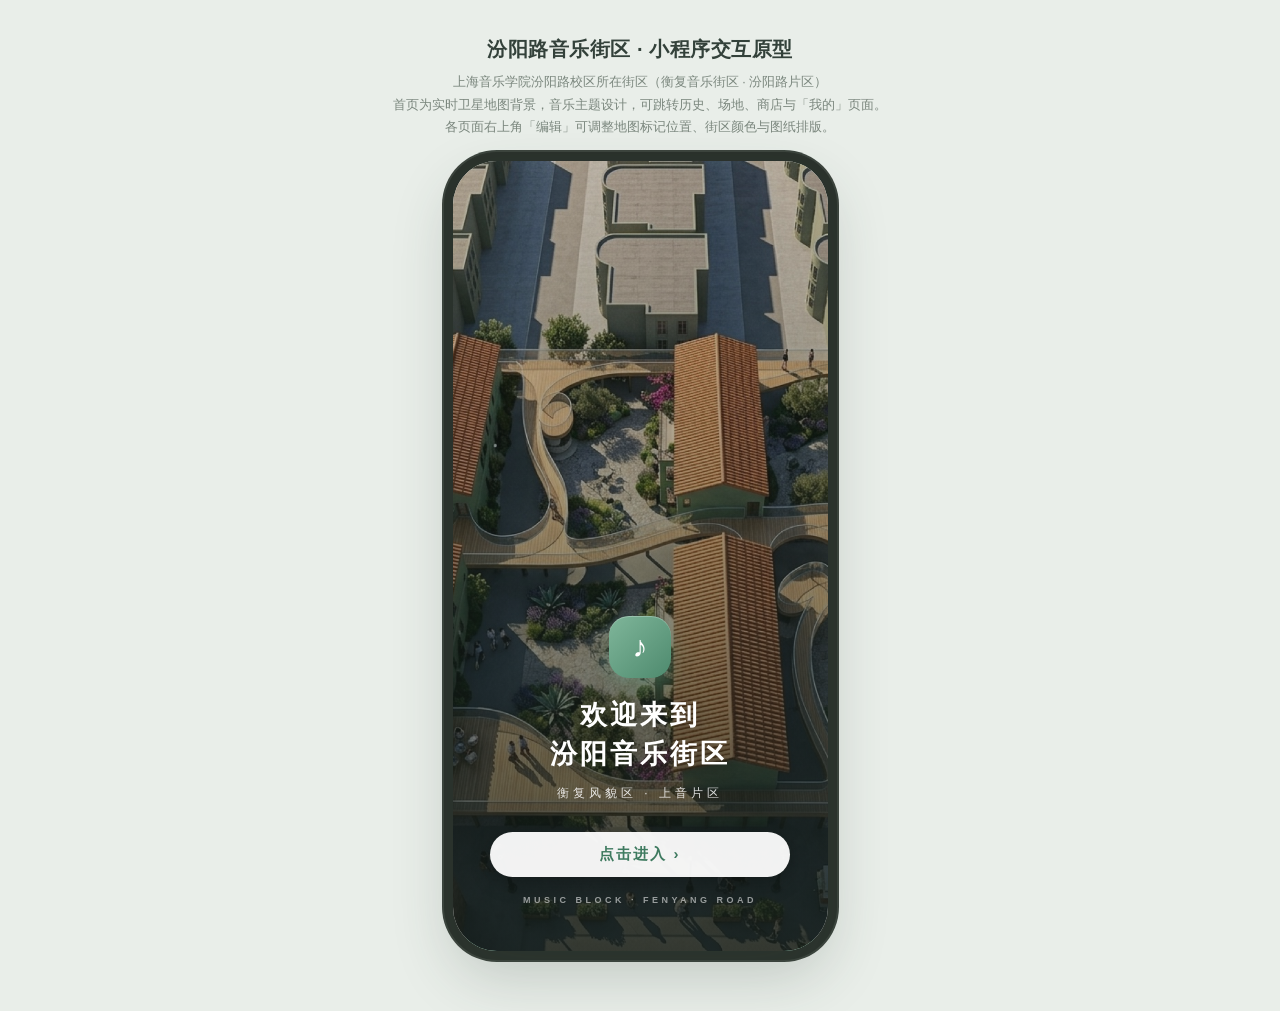
==== commit 75b39c99: "feat: 商店评价区升级——追加评论+回复互动+回复链展示(双端)" ====
--- a/index.html
+++ b/index.html
@@ -91,7 +91,7 @@
       <div class="home-dots" id="home-dots"></div>
 
       <div class="home-entries">
-        <button class="he" data-go="project"><i>▤</i><span>历史</span></button>
+        <button class="he" data-go="project"><i>▤</i><span>社区</span></button>
         <button class="he" data-go="venues"><i>♪</i><span>场地</span></button>
         <button class="he" data-go="shops"><i>◍</i><span>商店</span></button>
         <button class="he" data-go="profile"><i>◉</i><span>我的</span></button>
@@ -110,34 +110,64 @@
       <div class="home-tip">♪ 汾阳路 · 音乐正在发生</div>
     </div>
 
-    <!-- ==================== 二级页面：场地历史介绍 ==================== -->
+    <!-- ==================== 二级页面：社区（历史沿革 + 街区影像墙） ==================== -->
     <div class="screen" id="screen-project" hidden>
       <div class="page-sub">
-        <div class="sub-title">场地历史介绍</div>
-        <span class="sub-spacer"></span>
-      </div>
-      <div class="sub-body">
-        <div class="hist-img-wrap">
-          <img class="hist-img" src="images/overview-render.jpg" alt="鸟瞰效果图" loading="lazy">
-          <div class="hist-img-cap">鸟瞰效果图 · 音乐街区更新方案</div>
-        </div>
-        <div class="hist-sec">
-          <div class="hist-title">百年衡复</div>
-          <p class="hist-body">该地块隶属衡山路—复兴路历史文化风貌区，源自法租界时期的“西区”。1920—1930 年代，花园住宅、高级公寓与梧桐林荫道在此大量兴建，至今仍是上海历史风貌保存最完整的街区之一。</p>
-        </div>
-        <div class="hist-sec">
-          <div class="hist-title">音乐学府</div>
-          <p class="hist-body">上海音乐学院源自 1927 年创办的国立音乐院，是中国第一所独立建制的高等音乐学府。汾阳路校区坐落于地块东侧、紧邻汾阳路，校园内绿树掩映、琴声不绝。</p>
-        </div>
-        <div class="hist-sec">
-          <div class="hist-title">花园里弄</div>
-          <p class="hist-body">上方花园与相邻的新康花园均为 1930 年代建成的花园住宅小区，红瓦坡顶、庭院错落。如今新康花园的别墅陆续改造为工作坊、餐厅与咖啡馆，成为街区日常的一部分。</p>
-        </div>
-        <div class="hist-sec">
-          <div class="hist-title">音乐街区</div>
-          <p class="hist-body">近年上交音乐厅、上音歌剧院相继落成，黑石公寓更新为书店与音乐空间，汾阳路乐器街与上方花园音乐广场共同生长——“音乐”成为这条街区的日常底色。</p>
-        </div>
-        <div class="footer-note">上方花园 · 音乐广场与各场地可在首页地图查看</div>
+        <div class="sub-title">社区</div>
+        <span class="sub-spacer"></span>
+      </div>
+      <div class="sub-body">
+        <div class="wall-head">
+          <div>
+            <div class="wall-title">街区影像墙</div>
+            <div class="wall-sub">衡复沿革 · 街坊与乐迷拍摄的商店与演出瞬间</div>
+          </div>
+          <button class="wall-pub" id="btn-wall-pub">＋ 发布</button>
+        </div>
+        <div class="wall" id="wall-grid"></div>
+        <div class="footer-note">上传的照片与评论仅保存在本机（演示）· 当前图片为占位素材</div>
+      </div>
+    </div>
+
+    <!-- 帖子详情弹层（互动：点赞 / 评论 / 回复） -->
+    <div class="wall-mask" id="post-modal" hidden>
+      <div class="wall-modal">
+        <div class="wm-head"><b id="post-title">帖子</b><button class="wm-x" data-close="post-modal">✕</button></div>
+        <img class="post-img" id="post-img" alt="">
+        <div class="post-meta">
+          <span class="wall-tag vt" id="post-tag">演出场地</span>
+          <span class="post-author" id="post-author"></span>
+          <span class="post-time" id="post-time"></span>
+        </div>
+        <p class="post-text" id="post-text"></p>
+        <div class="post-actions">
+          <button class="post-like" id="post-like">♡ 0</button>
+          <button class="post-go" id="post-go" hidden>查看场所 ›</button>
+        </div>
+        <div class="post-comments" id="post-comments"></div>
+        <div class="post-input-row">
+          <input id="post-input" maxlength="80" placeholder="说点什么…（点评论可回复）">
+          <button class="post-send" id="post-send">发送</button>
+        </div>
+      </div>
+    </div>
+
+    <!-- 衡复历史详情弹层（已并入帖子详情） -->
+    <!-- 帖子详情弹层见上方 -->
+
+    <!-- 影像墙发布弹层 -->
+    <div class="wall-mask" id="wall-modal" hidden>
+      <div class="wall-modal">
+        <div class="wm-head"><b>发布到影像墙</b><button class="wm-x" data-close="wall-modal">✕</button></div>
+        <div class="wm-imgpick" id="wm-imgpick">＋ 选择照片（商店 / 场地实拍）</div>
+        <input type="file" id="wm-file" accept="image/*" hidden>
+        <img class="wm-preview" id="wm-preview" hidden alt="预览">
+        <div class="wm-row">
+          <select id="wm-type" class="wm-sel"><option value="venue">演出场地</option><option value="shop">商店</option></select>
+          <select id="wm-target" class="wm-sel"></select>
+        </div>
+        <textarea id="wm-text" rows="3" maxlength="120" placeholder="写下你的评价或推荐…（选填）"></textarea>
+        <button class="wm-submit" id="wm-submit">发布</button>
       </div>
     </div>
 
@@ -225,6 +255,7 @@
         <span class="sub-spacer"></span>
       </div>
       <div class="sub-body">
+        <img class="street-img" id="venue-street" src="" alt="街景">
         <div class="venue-hero">
           <span class="hero-glyph" id="venue-glyph">剧</span>
           <div class="hero-info">
@@ -303,22 +334,7 @@
         <div class="sheet-grab"></div>
         <button class="sheet-close" data-close="shop-modal">✕</button>
 
-        <div class="mini-map-wrap">
-          <svg id="shop-minimap" viewBox="0 0 760 880" preserveAspectRatio="xMidYMid meet"></svg>
-          <div class="mini-route" id="mini-route" hidden>
-            <span class="mr-start" id="mr-start">常熟路地铁站</span>
-            <span class="mr-arrow">→</span>
-            <span class="mr-end" id="mr-end"></span>
-            <span class="mr-meta" id="mr-meta"></span>
-            <button id="btn-route-go">开始导航</button>
-          </div>
-          <span class="mini-tag">▲ 店内定位</span>
-          <button class="mini-nav" id="btn-mini-nav" title="路线导航">导航</button>
-          <div class="mini-zoom">
-            <button id="mini-zoom-in" title="放大">＋</button>
-            <button id="mini-zoom-out" title="缩小">－</button>
-          </div>
-        </div>
+        <img class="street-img" id="shop-street" src="" alt="街景">
 
         <div class="sheet-body">
           <div class="shop-head">
@@ -328,6 +344,26 @@
               <div class="hero-addr" id="shop-addr"></div>
             </div>
           </div>
+
+          <div class="map-toggle" id="map-toggle"><span class="mt-ic">◉</span>查看店铺地图<span class="mt-arrow">▾</span></div>
+
+          <div class="mini-map-wrap" id="mini-map-wrap" hidden>
+            <svg id="shop-minimap" viewBox="0 0 760 880" preserveAspectRatio="xMidYMid meet"></svg>
+            <div class="mini-route" id="mini-route" hidden>
+              <span class="mr-start" id="mr-start">常熟路地铁站</span>
+              <span class="mr-arrow">→</span>
+              <span class="mr-end" id="mr-end"></span>
+              <span class="mr-meta" id="mr-meta"></span>
+              <button id="btn-route-go">开始导航</button>
+            </div>
+            <span class="mini-tag">▲ 店内定位</span>
+            <button class="mini-nav" id="btn-mini-nav" title="路线导航">导航</button>
+            <div class="mini-zoom">
+              <button id="mini-zoom-in" title="放大">＋</button>
+              <button id="mini-zoom-out" title="缩小">－</button>
+            </div>
+          </div>
+
           <p class="venue-intro" id="shop-intro"></p>
 
           <div class="live-grid" id="live-grid"></div>
@@ -363,6 +399,10 @@
             <div class="sec-head"><b>评价与打分</b><span>0–5.0 · 实时反馈</span></div>
             <div id="shop-rating"></div>
             <div class="reviews" id="shop-reviews"></div>
+            <div class="rate-comment">
+              <input id="shop-cmt-input" placeholder="写一句评价（可选）…（点评价可回复）" maxlength="80">
+              <button id="shop-cmt-send">发表</button>
+            </div>
           </div>
         </div>
       </div>
@@ -433,7 +473,7 @@
     <!-- ==================== 底部标签导航 ==================== -->
     <nav class="tabbar" id="tabbar">
       <button class="tab on" data-tab="main"><i>◫</i><span>首页</span></button>
-      <button class="tab" data-tab="project"><i>▤</i><span>历史</span></button>
+      <button class="tab" data-tab="project"><i>▤</i><span>社区</span></button>
       <button class="tab" data-tab="venues"><i>♪</i><span>场地</span></button>
       <button class="tab" data-tab="shops"><i>◍</i><span>商店</span></button>
       <button class="tab" data-tab="profile"><i>◉</i><span>我的</span><em class="tab-badge" id="orders-badge" hidden></em></button>
--- a/style.css
+++ b/style.css
@@ -884,3 +884,159 @@
 @media (prefers-reduced-motion: reduce) {
   #map .venue-marker .vm-ring, .overlay, .sheet { animation: none !important; }
 }
+
+/* ================= 街区影像墙（Pinterest 瀑布流） ================= */
+.wall-head { display: flex; justify-content: space-between; align-items: center; padding: 18px 16px 10px; }
+.wall-title { font-size: 16px; font-weight: 800; color: #1F2B23; }
+.wall-sub { font-size: 10.5px; color: #9AA49B; margin-top: 3px; }
+.wall-pub {
+  border: none; cursor: pointer; padding: 8px 16px; border-radius: 999px;
+  background: linear-gradient(135deg, #7FB69A, #5E9C80); color: #fff;
+  font-size: 12px; font-weight: 700; letter-spacing: 1px;
+  box-shadow: 0 4px 12px rgba(94,156,128,.3);
+}
+.wall-pub:active { transform: scale(.96); }
+.wall { column-count: 2; column-gap: 10px; padding: 4px 14px 8px; }
+.wall-card {
+  break-inside: avoid; margin-bottom: 10px; background: #fff;
+  border-radius: 14px; overflow: hidden; box-shadow: 0 4px 14px rgba(47,63,53,.07);
+}
+.wall-img-wrap { position: relative; }
+.wall-img { width: 100%; display: block; }
+.wall-tag {
+  position: absolute; top: 8px; left: 8px; font-size: 10px; font-weight: 700;
+  color: #fff; padding: 3px 9px; border-radius: 999px; letter-spacing: .5px;
+}
+.wall-tag.vt { background: rgba(94,156,128,.92); }
+.wall-tag.st { background: rgba(168,123,60,.92); }
+.wall-body { padding: 9px 11px 10px; }
+.wall-name { font-size: 12.5px; font-weight: 700; color: #2F3F35; }
+.wall-text { font-size: 11.5px; color: #5F6B62; line-height: 1.6; margin-top: 4px; }
+.wall-foot { display: flex; justify-content: space-between; align-items: center; margin-top: 8px; }
+.wall-author { font-size: 10px; color: #4F8F71; font-weight: 600; }
+.wall-time { font-size: 9.5px; color: #B0B9B0; }
+.wall-mask {
+  position: fixed; inset: 0; background: rgba(23,32,27,.5); z-index: 200;
+  display: flex; align-items: center; justify-content: center; backdrop-filter: blur(3px);
+}
+.wall-modal {
+  width: 320px; max-height: 82vh; overflow-y: auto; background: #fff;
+  border-radius: 18px; padding: 16px; box-shadow: 0 20px 60px rgba(0,0,0,.3);
+}
+.wm-head { display: flex; justify-content: space-between; align-items: center; font-size: 15px; color: #1F2B23; }
+.wm-x { border: none; background: #F0F2EE; width: 26px; height: 26px; border-radius: 50%; cursor: pointer; color: #6E7A71; font-size: 12px; }
+.wm-imgpick {
+  margin-top: 12px; border: 1.6px dashed #C9D6CC; border-radius: 12px; padding: 22px 10px;
+  text-align: center; color: #4F8F71; font-size: 12.5px; cursor: pointer; background: #F6FAF5;
+}
+.wm-preview { margin-top: 12px; width: 100%; max-height: 200px; object-fit: cover; border-radius: 12px; cursor: pointer; }
+.wm-row { display: flex; gap: 8px; margin-top: 12px; }
+.wm-sel {
+  flex: 1; border: 1.4px solid #E2E8E0; border-radius: 10px; padding: 9px 8px;
+  font-size: 12.5px; color: #2F3F35; background: #fff;
+}
+.wm-modal textarea, .wall-modal textarea {
+  width: 100%; box-sizing: border-box; margin-top: 10px; border: 1.4px solid #E2E8E0;
+  border-radius: 10px; padding: 10px; font-size: 12.5px; color: #2F3F35;
+  font-family: inherit; resize: none; line-height: 1.6;
+}
+.wm-submit {
+  width: 100%; margin-top: 12px; border: none; cursor: pointer; padding: 12px 0;
+  border-radius: 12px; background: linear-gradient(135deg, #7FB69A, #5E9C80);
+  color: #fff; font-size: 14px; font-weight: 800; letter-spacing: 2px;
+}
+.wm-submit:active { transform: scale(.98); }
+
+/* 影像墙卡片可点击 + 历史卡片 */
+.wall-card { cursor: pointer; }
+.wall-card:active { transform: scale(.985); }
+.wall-tag.ht { background: rgba(63,79,110,.9); }
+.hist-detail-img { margin-top: 14px; width: 100%; max-height: 220px; object-fit: cover; border-radius: 12px; }
+.hist-detail-body { font-size: 13px; line-height: 1.9; color: #4A5A50; margin: 14px 2px 4px; }
+
+/* 场地/商店街景 */
+.street-img { width: 100%; height: 150px; object-fit: cover; border-radius: 14px; margin-bottom: 12px; display: block; }
+.modal .street-img { height: 130px; border-radius: 14px; }
+
+/* 帖子详情（互动） */
+.post-img { margin-top: 14px; width: 100%; max-height: 260px; object-fit: cover; border-radius: 12px; }
+.post-meta { display: flex; align-items: center; gap: 10px; margin-top: 12px; flex-wrap: wrap; }
+.post-meta .wall-tag { position: static; }
+.post-author { font-size: 12px; font-weight: 700; color: #4F8F71; }
+.post-time { font-size: 10.5px; color: #B0B9B0; }
+.post-text { font-size: 13.5px; line-height: 1.8; color: #2F3F35; margin: 12px 2px 4px; }
+.post-actions { display: flex; gap: 10px; margin-top: 12px; }
+.post-like {
+  border: 1.4px solid #E2E8E0; background: #fff; border-radius: 999px; padding: 7px 16px;
+  font-size: 12.5px; color: #C96A5E; cursor: pointer; font-weight: 700;
+}
+.post-like:active { transform: scale(.95); }
+.post-go {
+  border: none; background: linear-gradient(135deg, #7FB69A, #5E9C80); color: #fff;
+  border-radius: 999px; padding: 7px 16px; font-size: 12.5px; font-weight: 700; cursor: pointer;
+}
+.post-comments { margin-top: 14px; border-top: 1.5px dashed #E2E8E0; padding-top: 10px; max-height: 220px; overflow-y: auto; }
+.pcomment { padding: 8px 10px; border-radius: 10px; background: #F7FAF6; margin-bottom: 8px; font-size: 12px; line-height: 1.6; cursor: pointer; }
+.pcomment.reply { margin-left: 18px; background: #F3F6F2; }
+.pcomment.empty { background: none; text-align: center; color: #B0B9B0; cursor: default; }
+.pc-author { font-weight: 700; color: #4F8F71; margin-right: 6px; }
+.pc-reply { color: #9AA49B; font-size: 11px; margin-right: 6px; }
+.pc-text { color: #3A463F; }
+.pc-time { float: right; color: #B0B9B0; font-size: 10px; }
+.post-input-row { display: flex; gap: 8px; margin-top: 12px; position: sticky; bottom: -16px; background: #fff; padding-top: 10px; padding-bottom: 2px; z-index: 2; }
+.post-input-row input {
+  flex: 1; border: 1.4px solid #E2E8E0; border-radius: 999px; padding: 10px 16px;
+  font-size: 12.5px; color: #2F3F35; outline: none; background: #F7FAF6;
+}
+.post-input-row input:focus { border-color: #7FB69A; }
+.post-send {
+  border: none; border-radius: 999px; padding: 0 20px; background: #5E9C80; color: #fff;
+  font-size: 13px; font-weight: 700; cursor: pointer;
+}
+
+/* 列表卡片右侧街景（从右往左渐隐，黄金分割位消失） */
+.venue-card, .shop-item { position: relative; overflow: hidden; }
+.card-street {
+  position: absolute; top: 0; right: 0; height: 100%; width: 39%;
+  object-fit: cover; pointer-events: none;
+  -webkit-mask-image: linear-gradient(to left, #000 0%, rgba(0,0,0,.75) 32%, transparent 100%);
+  mask-image: linear-gradient(to left, #000 0%, rgba(0,0,0,.75) 32%, transparent 100%);
+}
+.venue-card .vc-arrow, .shop-item .vc-arrow {
+  position: relative; z-index: 1; flex-shrink: 0;
+  background: rgba(255,255,255,.9); border-radius: 50%;
+  width: 22px; height: 22px; display: flex; align-items: center; justify-content: center;
+  color: #6E7A71; font-size: 15px;
+}
+
+/* 商店地图折叠开关 */
+.map-toggle {
+  display: flex; align-items: center; gap: 7px; margin-top: 12px;
+  padding: 10px 14px; border: 1.4px solid #D8E6DC; border-radius: 12px;
+  font-size: 12.5px; color: #3E7A5F; font-weight: 700; cursor: pointer;
+  background: #F4F9F3;
+}
+.map-toggle .mt-ic { color: #5E9C80; font-size: 13px; }
+.map-toggle .mt-arrow { margin-left: auto; color: #9AA49B; font-size: 11px; }
+.sheet-body .mini-map-wrap { margin-top: 12px; height: 210px; border-radius: 14px; }
+
+/* 店铺评价：回复互动 */
+.rev-item { position: relative; cursor: pointer; }
+.rev-item:hover { background: #FAFCF8; }
+.rev-at { color: #5E9C80; font-size: 11px; margin-right: 6px; }
+.rev-reply { margin-left: 26px; border-left: 2.5px solid #D8E6DC; padding-left: 10px; background: #F9FBF8; border-radius: 0 8px 8px 0; }
+.rev-reply-btn { position: absolute; right: 10px; top: 8px; font-size: 10.5px; color: #9AA49B; background: #EFF4ED; padding: 2px 8px; border-radius: 999px; }
+.rev-reply .rev-reply-btn { right: 8px; }
+.rev-reply .rev-head { padding-right: 52px; }
+.rev-item .rev-text { padding-right: 46px; }
+
+/* 店铺评价输入行（列表下方） */
+.sheet-body .rate-comment { display: flex; gap: 10px; margin-top: 14px; }
+.rate-comment input {
+  flex: 1; border: 1.4px solid #E2E8E0; border-radius: 999px; padding: 10px 16px;
+  font-size: 12px; color: #2F3F35; background: #F7FAF6; min-width: 0;
+}
+.rate-comment button {
+  background: #4F8F71; color: #fff; border: none; border-radius: 999px;
+  padding: 0 20px; font-size: 12.5px; font-weight: 700; cursor: pointer; flex-shrink: 0;
+}
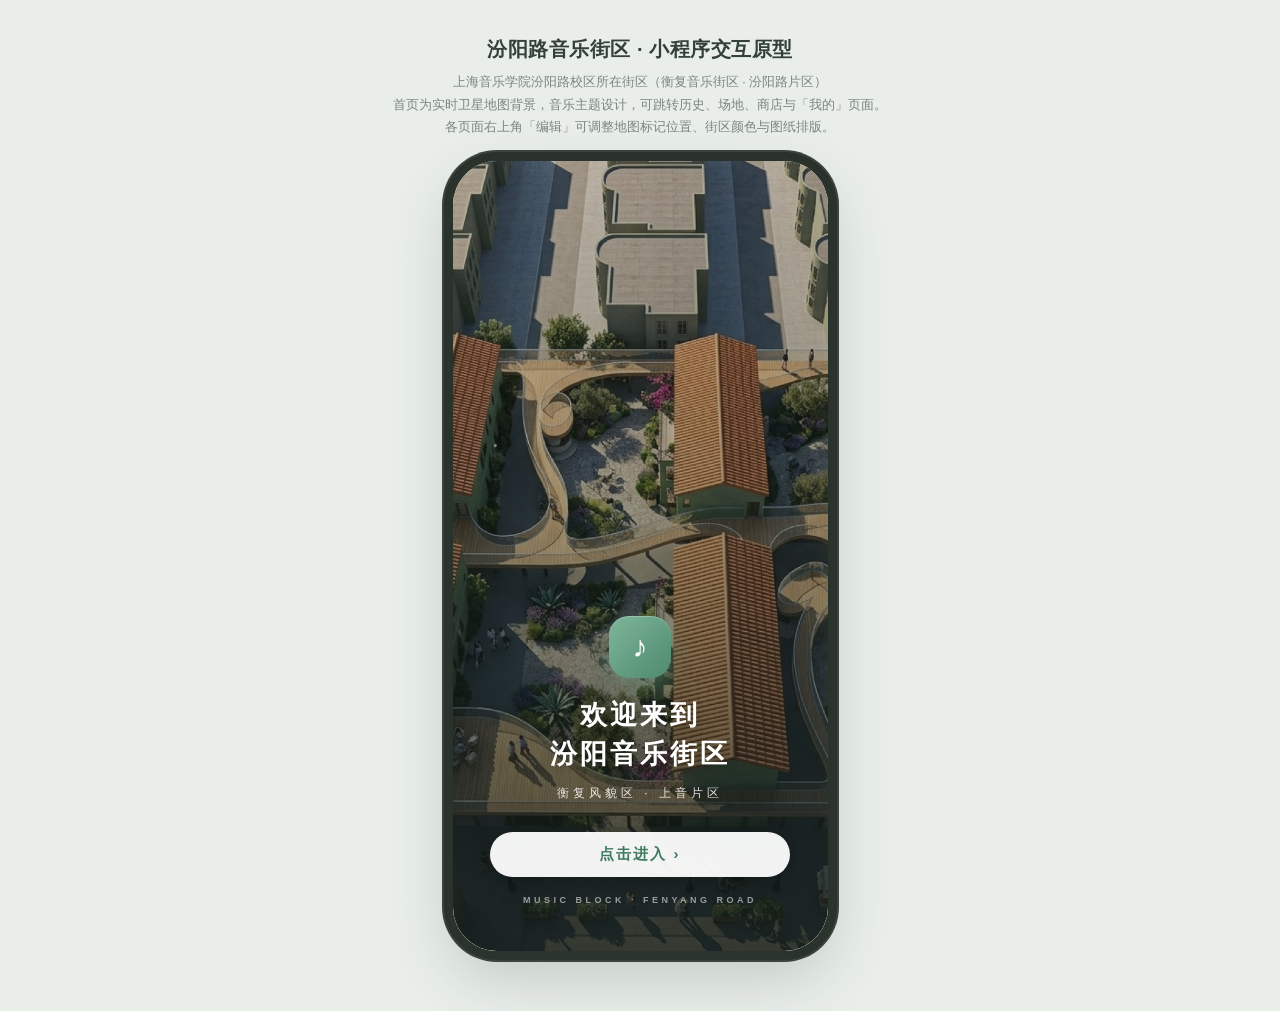
==== commit ed80fc9d: "feat: 底部导航'场地'改名'演出' + 默认用户随机昵称(12选1持久化)" ====
--- a/index.html
+++ b/index.html
@@ -92,7 +92,7 @@
 
       <div class="home-entries">
         <button class="he" data-go="project"><i>▤</i><span>社区</span></button>
-        <button class="he" data-go="venues"><i>♪</i><span>场地</span></button>
+        <button class="he" data-go="venues"><i>♪</i><span>演出</span></button>
         <button class="he" data-go="shops"><i>◍</i><span>商店</span></button>
         <button class="he" data-go="profile"><i>◉</i><span>我的</span></button>
       </div>
@@ -207,7 +207,7 @@
         <div class="prof-card" id="prof-card">
           <div class="prof-avatar" id="prof-avatar">♪</div>
           <div class="prof-info">
-            <div class="prof-name" id="prof-name">徐杨义萌 <span class="prof-badge">Lv.3 · 汾阳乐迷</span></div>
+            <div class="prof-name" id="prof-name">汾阳乐迷 <span class="prof-badge">Lv.3 · 汾阳乐迷</span></div>
             <div class="prof-sub" id="prof-sub">同济大学 · 数字人文 · 2024 年加入</div>
             <div class="prof-bio" id="prof-bio"></div>
           </div>
@@ -474,7 +474,7 @@
     <nav class="tabbar" id="tabbar">
       <button class="tab on" data-tab="main"><i>◫</i><span>首页</span></button>
       <button class="tab" data-tab="project"><i>▤</i><span>社区</span></button>
-      <button class="tab" data-tab="venues"><i>♪</i><span>场地</span></button>
+      <button class="tab" data-tab="venues"><i>♪</i><span>演出</span></button>
       <button class="tab" data-tab="shops"><i>◍</i><span>商店</span></button>
       <button class="tab" data-tab="profile"><i>◉</i><span>我的</span><em class="tab-badge" id="orders-badge" hidden></em></button>
     </nav>
